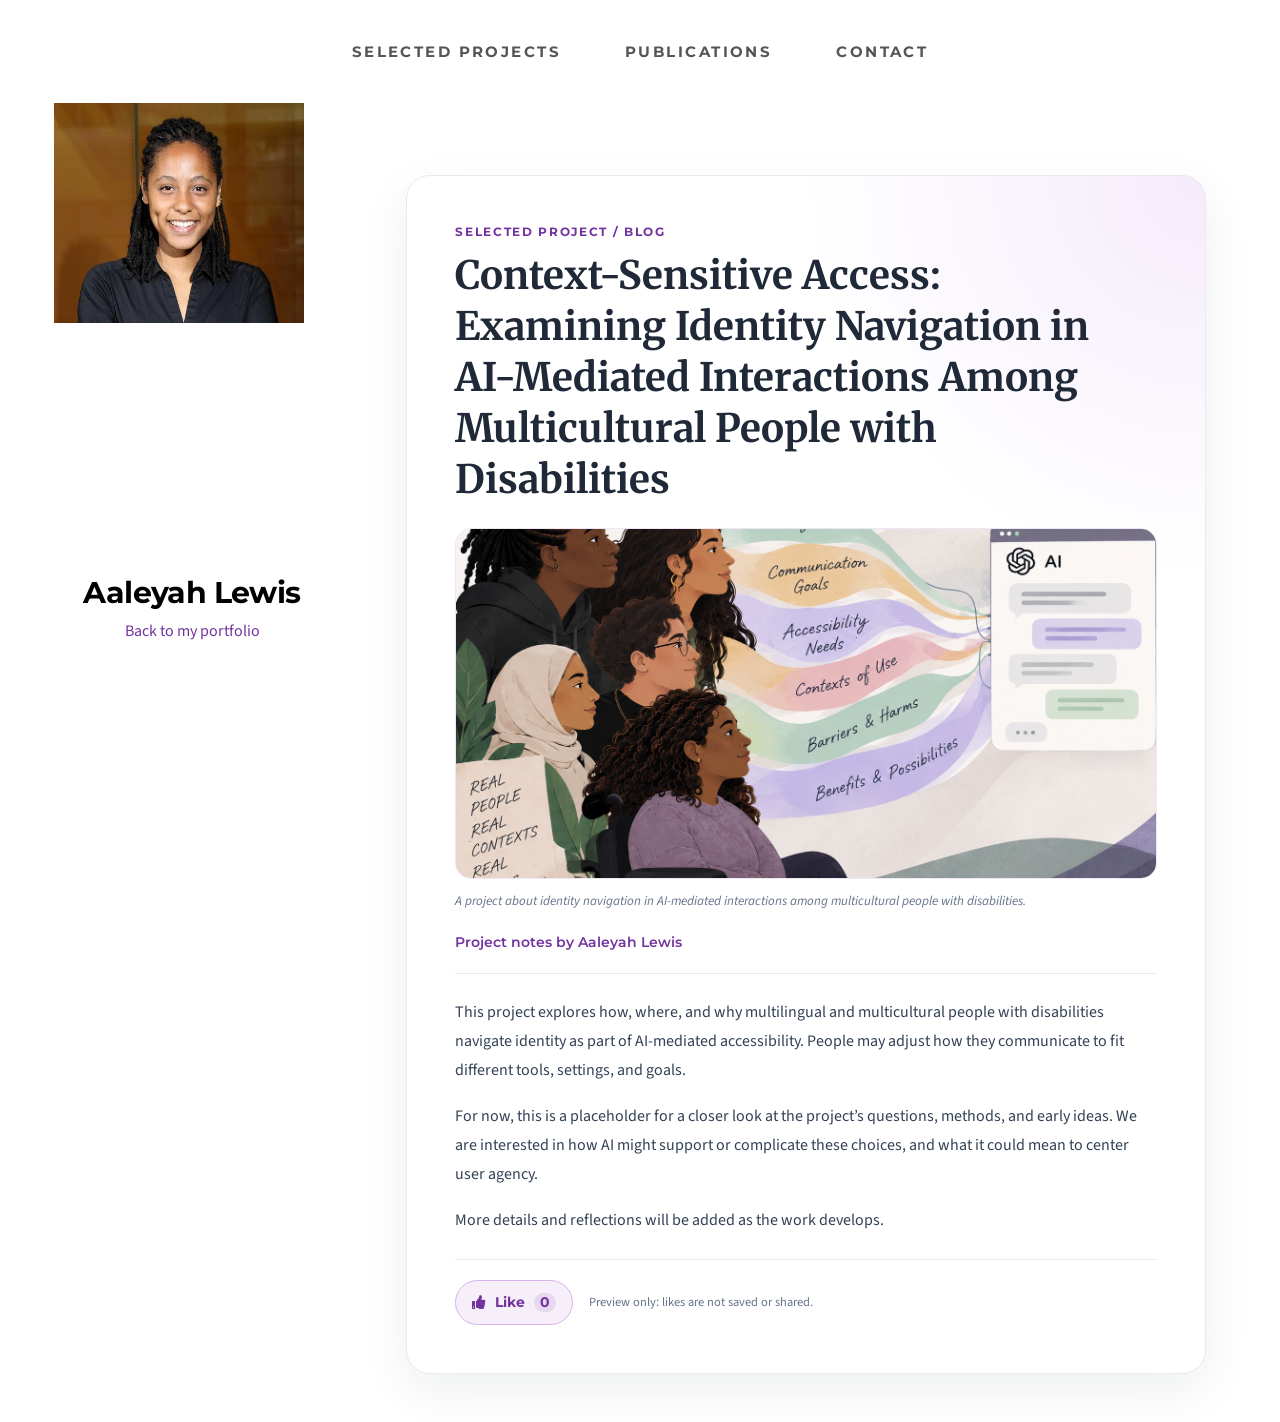
==== typology.html @ f6596717 "Add local project blog and portfolio refinements Co-authored-by: Copilot App <223556219+Copilot@user" ====
<!DOCTYPE HTML>
<html lang="en">
	<head>
		<title>Context-Sensitive Access | Aaleyah Lewis</title>
		<link rel="icon" type="image/png" href="images/prof1.png">
		<meta charset="utf-8" />
		<meta name="viewport" content="width=device-width, initial-scale=1" />
		<meta name="description" content="A short preview of Aaleyah Lewis's Context-Sensitive Access project." />
		<link rel="stylesheet" href="assets/css/main.css?v=15" />
		<link rel="stylesheet" href="assets/css/typology.css" />
	</head>
	<body class="is-preload typology-page">
		<header id="header">
			<div class="inner1" style="text-align:center">
				<img src="images/prof1.png" alt="Aaleyah Lewis" width="250" height="227" />
			</div>
			<div class="inner">
				<h1 style="font-size:30px"><strong>Aaleyah Lewis</strong></h1>
				<a href="index.html">Back to my portfolio</a>
			</div>
		</header>

		<header id="headerNav">
			<nav id="nav" aria-label="Main navigation">
				<ul class="topnav">
					<li><a href="index.html#CurrentWork">Selected Projects</a></li>
					<li><a href="index.html#publication">Publications</a></li>
					<li><a href="index.html#getintouch">Contact</a></li>
				</ul>
			</nav>
		</header>

		<main id="main">
			<article class="typology-post">
				<p class="typology-post__eyebrow">Selected project <span aria-hidden="true">/</span> Blog</p>
				<h1 class="typology-post__title">Context-Sensitive Access: Examining Identity Navigation in AI-Mediated Interactions Among Multicultural People with Disabilities</h1>
				<figure class="typology-post__figure">
					<img src="images/Context-sensitiveAccess2.png" alt="Illustration of diverse disabled people whose identity, communication goals, accessibility needs, contexts, barriers, and possibilities flow into an AI system for AI-mediated access." />
					<figcaption>A project about identity navigation in AI-mediated interactions among multicultural people with disabilities.</figcaption>
				</figure>
				<p class="typology-post__authors">Project notes by Aaleyah Lewis</p>

				<div class="typology-post__body">
					<p>This project explores how, where, and why multilingual and multicultural people with disabilities navigate identity as part of AI-mediated accessibility. People may adjust how they communicate to fit different tools, settings, and goals.</p>
					<p>For now, this is a placeholder for a closer look at the project’s questions, methods, and early ideas. We are interested in how AI might support or complicate these choices, and what it could mean to center user agency.</p>
					<p>More details and reflections will be added as the work develops.</p>
				</div>

				<div class="typology-post__reaction">
					<button class="typology-like" type="button" aria-pressed="false" aria-label="Like this post">
						<span class="fas fa-thumbs-up" aria-hidden="true"></span>
						<span class="typology-like__label">Like</span>
						<span class="typology-like__count" aria-hidden="true">0</span>
					</button>
					<p class="typology-post__note" aria-live="polite">Preview only: likes are not saved or shared.</p>
				</div>
			</article>
		</main>

		<script>
			const likeButton = document.querySelector('.typology-like');
			const likeCount = likeButton.querySelector('.typology-like__count');
			let liked = false;

			likeButton.addEventListener('click', () => {
				liked = !liked;
				likeButton.setAttribute('aria-pressed', String(liked));
				likeButton.querySelector('.typology-like__label').textContent = liked ? 'Liked' : 'Like';
				likeCount.textContent = liked ? '1' : '0';
				likeButton.setAttribute('aria-label', liked ? 'Unlike this post' : 'Like this post');
			});
		</script>
	</body>
</html>
---- assets/css/main.css ----
@import url("fontawesome-all.min.css");
@import url("https://fonts.googleapis.com/css?family=Source+Sans+Pro:400,400italic");
@import url("https://fonts.googleapis.com/css2?family=Merriweather:wght@400;700&display=swap");
@import url("https://fonts.googleapis.com/css2?family=Montserrat:wght@400;500;600;700&display=swap");

/*
	Strata by HTML5 UP
	html5up.net | @ajlkn
	Free for personal and commercial use under the CCA 3.0 license (html5up.net/license)
*/

html, body, div, span, applet, object,
iframe, h1, h2, h3, h4, h5, h6, p, blockquote,
pre, a, abbr, acronym, address, big, cite,
code, del, dfn, em, img, ins, kbd, q, s, samp,
small, strike, strong, sub, sup, tt, var, b,
u, i, center, dl, dt, dd, ol, ul, li, fieldset,
form, label, legend, table, caption, tbody,
tfoot, thead, tr, th, td, article, aside,
canvas, details, embed, figure, figcaption,
footer, header, hgroup, menu, nav, output, ruby,
section, summary, time, mark, audio, video {
	margin: 0;
	padding: 0;
	border: 0;
	font-size: 100%;
	font: inherit;
	vertical-align: baseline;}

article, aside, details, figcaption, figure,
footer, header, hgroup, menu, nav, section {
	display: block;}


body {
	line-height: 1;
}

bb {
  font-weight: bold;
}
	

ol, ul {
	list-style: none;
}

blockquote, q {
	quotes: none;
}

	blockquote:before, blockquote:after, q:before, q:after {
		content: '';
		content: none;
	}

table {
	border-collapse: collapse;
	border-spacing: 0;
}

body {
	-webkit-text-size-adjust: none;
}


/* Add a black background color to the top navigation */
.topnav {
	background-color: transparent;
	overflow: hidden;
	outline: none;
	}
	.name{
	float: left;
	color: white;
	background-color: transparent;
	}
	/* Style the links inside the navigation bar */
	.topnav a {
	float: right;
	color: black;
	text-align: center;
	padding: 14px 16px;
	text-decoration: none;
	font-size: 17px;
	}
	/* Change the color of links on hover */
	.topnav a:hover {
	background-color: #ddd;
	color: black;
	}
	/* Add a color to the active/current link */
	.topnav a.active a:focus{
	background-color: #73339E;
	color: white;
	outline: none;
	}


mark {
	background-color: transparent;
	color: inherit;
}

input::-moz-focus-inner {
	border: 0;
	padding: 0;
}

input, select, textarea {
	-moz-appearance: none;
	-webkit-appearance: none;
	-ms-appearance: none;
	appearance: none;
}

/* Basic */

	html {
		box-sizing: border-box;
	}

	*, *:before, *:after {
		box-sizing: inherit;
	}

	body {
		background: #fff;
	}

		body.is-preload *, body.is-preload *:before, body.is-preload *:after {
			-moz-animation: none !important;
			-webkit-animation: none !important;
			-ms-animation: none !important;
			animation: none !important;
			-moz-transition: none !important;
			-webkit-transition: none !important;
			-ms-transition: none !important;
			transition: none !important;
		}

	body, input, select, textarea {
		color: #a2a2a2;
		font-family: "Source Sans Pro", Helvetica, sans-serif;
		font-size: 16pt;
		font-weight: 400;
		line-height: 1.75em;
	}

	a {
		-moz-transition: color 0.2s ease-in-out, border-color 0.2s ease-in-out;
		-webkit-transition: color 0.2s ease-in-out, border-color 0.2s ease-in-out;
		-ms-transition: color 0.2s ease-in-out, border-color 0.2s ease-in-out;
		transition: color 0.2s ease-in-out, border-color 0.2s ease-in-out;
		color: #73339E;
		text-decoration: none;
	}

		a:hover {
			border-bottom-color: transparent;
			color: #73339E !important;
			text-decoration: underline;
		}

	strong, b {
		color: black;
		font-weight: 900;
		text-shadow: 0.42px 0 0 rgba(65, 65, 65, 0.45), -0.42px 0 0 rgba(65, 65, 65, 0.45);
	}

	em, i {
		font-style: italic;
	}

	p {
		margin: 0 0 2em 0;
		color: black;
	}

	h1, h2, h3, h4, h5, h6 {
		color: black;
		font-weight: 400;
		line-height: 1em;
		margin: 0 0 1em 0;
	}

		h1 a, h2 a, h3 a, h4 a, h5 a, h6 a {
			color: inherit;
			text-decoration: none;
		}

	h1 {
		font-size: 2em;
		line-height: 1.5em;
	}

	h2 {
		font-size: 1.5em;
		line-height: 1.5em;
	}

	h3 {
		font-size: 1.25em;
		line-height: 1.5em;
	}

	h4 {
		font-size: 1.1em;
		line-height: 1.5em;
	}

	h5 {
		font-size: 0.9em;
		line-height: 1.5em;
	}

	h6 {
		font-size: 0.7em;
		line-height: 1.5em;
	}

	sub {
		font-size: 0.8em;
		position: relative;
		top: 0.5em;
	}

	sup {
		font-size: 0.8em;
		position: relative;
		top: -0.5em;
	}

	hr {
		border: 0;
		border-bottom: solid 2px #efefef;
		margin: 2em 0;
	}

		hr.major {
			margin: 3em 0;
		}

	blockquote {
		border-left: solid 6px #efefef;
		font-style: italic;
		margin: 0 0 2em 0;
		padding: 0.5em 0 0.5em 1.5em;
	}

	code {
		background: #f7f7f7;
		border-radius: 0.35em;
		border: solid 2px #efefef;
		font-family: "Courier New", monospace;
		font-size: 0.9em;
		margin: 0 0.25em;
		padding: 0.25em 0.65em;
	}

	pre {
		-webkit-overflow-scrolling: touch;
		font-family: "Courier New", monospace;
		font-size: 0.9em;
		margin: 0 0 2em 0;
	}

		pre code {
			display: block;
			line-height: 1.75em;
			padding: 1em 1.5em;
			overflow-x: auto;
		}

	.align-left {
		text-align: left;
	}

	.align-center {
		text-align: center;
	}

	.align-right {
		text-align: right;
	}

/* Container */

	.container {
		margin: 0 auto;
		max-width: calc(100% - 4em);
		width: 100%;
	}

		.container.xsmall {
			width: 25%;
		}

		.container.small {
			width: 50%;
		}

		.container.medium {
			width: 75%;
		}

		.container.large {
			width: 125%;
		}

		.container.xlarge {
			width: 150%;
		}

		.container.max {
			width: 100%;
		}

		@media screen and (max-width: 980px) {

			.container {
				width: 100% !important;
				max-width: 100% !important;
			}

		}

		@media screen and (max-width: 480px) {

			.container {
				max-width: calc(100% - 3em);
			}

		}

/* Row */

	.row {
		display: flex;
		flex-wrap: wrap;
		box-sizing: border-box;
		align-items: stretch;
	}

		.row > * {
			box-sizing: border-box;
		}

		.row.gtr-uniform > * > :last-child {
			margin-bottom: 0;
		}

		.row.aln-left {
			justify-content: flex-start;
		}

		.row.aln-center {
			justify-content: center;
		}

		.row.aln-right {
			justify-content: flex-end;
		}

		.row.aln-top {
			align-items: flex-start;
		}

		.row.aln-middle {
			align-items: center;
		}

		.row.aln-bottom {
			align-items: flex-end;
		}

		.row > .imp {
			order: -1;
		}

		.row > .col-1 {
			width: 8.33333%;
		}

		.row > .off-1 {
			margin-left: 8.33333%;
		}

		.row > .col-2 {
			width: 16.66667%;
		}

		.row > .off-2 {
			margin-left: 16.66667%;
		}

		.row > .col-3 {
			width: 25%;
		}

		.row > .off-3 {
			margin-left: 25%;
		}

		.row > .col-4 {
			width: 33.33333%;
		}

		.row > .off-4 {
			margin-left: 33.33333%;
		}

		.row > .col-5 {
			width: 41.66667%;
		}

		.row > .off-5 {
			margin-left: 41.66667%;
		}

		.row > .col-6 {
			width: 50%;
		}

		.row > .off-6 {
			margin-left: 50%;
		}

		.row > .col-7 {
			width: 58.33333%;
		}

		.row > .off-7 {
			margin-left: 58.33333%;
		}

		.row > .col-8 {
			width: 66.66667%;
		}

		.row > .off-8 {
			margin-left: 66.66667%;
		}

		.row > .col-9 {
			width: 75%;
		}

		.row > .off-9 {
			margin-left: 75%;
		}

		.row > .col-10 {
			width: 83.33333%;
		}

		.row > .off-10 {
			margin-left: 83.33333%;
		}

		.row > .col-11 {
			width: 91.66667%;
		}

		.row > .off-11 {
			margin-left: 91.66667%;
		}

		.row > .col-12 {
			width: 100%;
		}

		.row > .off-12 {
			margin-left: 100%;
		}

		.row.gtr-0 {
			margin-top: 0;
			margin-left: 0em;
		}

			.row.gtr-0 > * {
				padding: 0 0 0 0em;
			}

			.row.gtr-0.gtr-uniform {
				margin-top: 0em;
			}

				.row.gtr-0.gtr-uniform > * {
					padding-top: 0em;
				}

		.row.gtr-25 {
			margin-top: 0;
			margin-left: -0.625em;
		}

			.row.gtr-25 > * {
				padding: 0 0 0 0.625em;
			}

			.row.gtr-25.gtr-uniform {
				margin-top: -0.625em;
			}

				.row.gtr-25.gtr-uniform > * {
					padding-top: 0.625em;
				}

		.row.gtr-50 {
			margin-top: 0;
			margin-left: -1.25em;
		}

			.row.gtr-50 > * {
				padding: 0 0 0 1.25em;
			}

			.row.gtr-50.gtr-uniform {
				margin-top: -1.25em;
			}

				.row.gtr-50.gtr-uniform > * {
					padding-top: 1.25em;
				}

		.row {
			margin-top: 0;
			margin-left: -2.5em;
		}

			.row > * {
				padding: 0 0 0 2.5em;
			}

			.row.gtr-uniform {
				margin-top: -2.5em;
			}

				.row.gtr-uniform > * {
					padding-top: 2.5em;
				}

		.row.gtr-150 {
			margin-top: 0;
			margin-left: -3.75em;
		}

			.row.gtr-150 > * {
				padding: 0 0 0 3.75em;
			}

			.row.gtr-150.gtr-uniform {
				margin-top: -3.75em;
			}

				.row.gtr-150.gtr-uniform > * {
					padding-top: 3.75em;
				}

		.row.gtr-200 {
			margin-top: 0;
			margin-left: -5em;
		}

			.row.gtr-200 > * {
				padding: 0 0 0 5em;
			}

			.row.gtr-200.gtr-uniform {
				margin-top: -5em;
			}

				.row.gtr-200.gtr-uniform > * {
					padding-top: 5em;
				}

		@media screen and (max-width: 1800px) {

			.row {
				display: flex;
				flex-wrap: wrap;
				box-sizing: border-box;
				align-items: stretch;
			}

				.row > * {
					box-sizing: border-box;
				}

				.row.gtr-uniform > * > :last-child {
					margin-bottom: 0;
				}

				.row.aln-left {
					justify-content: flex-start;
				}

				.row.aln-center {
					justify-content: center;
				}

				.row.aln-right {
					justify-content: flex-end;
				}

				.row.aln-top {
					align-items: flex-start;
				}

				.row.aln-middle {
					align-items: center;
				}

				.row.aln-bottom {
					align-items: flex-end;
				}

				.row > .imp-xlarge {
					order: -1;
				}

				.row > .col-1-xlarge {
					width: 8.33333%;
				}

				.row > .off-1-xlarge {
					margin-left: 8.33333%;
				}

				.row > .col-2-xlarge {
					width: 16.66667%;
				}

				.row > .off-2-xlarge {
					margin-left: 16.66667%;
				}

				.row > .col-3-xlarge {
					width: 25%;
				}

				.row > .off-3-xlarge {
					margin-left: 25%;
				}

				.row > .col-4-xlarge {
					width: 33.33333%;
				}

				.row > .off-4-xlarge {
					margin-left: 33.33333%;
				}

				.row > .col-5-xlarge {
					width: 41.66667%;
				}

				.row > .off-5-xlarge {
					margin-left: 41.66667%;
				}

				.row > .col-6-xlarge {
					width: 50%;
				}

				.row > .off-6-xlarge {
					margin-left: 50%;
				}

				.row > .col-7-xlarge {
					width: 58.33333%;
				}

				.row > .off-7-xlarge {
					margin-left: 58.33333%;
				}

				.row > .col-8-xlarge {
					width: 66.66667%;
				}

				.row > .off-8-xlarge {
					margin-left: 66.66667%;
				}

				.row > .col-9-xlarge {
					width: 75%;
				}

				.row > .off-9-xlarge {
					margin-left: 75%;
				}

				.row > .col-10-xlarge {
					width: 83.33333%;
				}

				.row > .off-10-xlarge {
					margin-left: 83.33333%;
				}

				.row > .col-11-xlarge {
					width: 91.66667%;
				}

				.row > .off-11-xlarge {
					margin-left: 91.66667%;
				}

				.row > .col-12-xlarge {
					width: 100%;
				}

				.row > .off-12-xlarge {
					margin-left: 100%;
				}

				.row.gtr-0 {
					margin-top: 0;
					margin-left: 0em;
				}

					.row.gtr-0 > * {
						padding: 0 0 0 0em;
					}

					.row.gtr-0.gtr-uniform {
						margin-top: 0em;
					}

						.row.gtr-0.gtr-uniform > * {
							padding-top: 0em;
						}

				.row.gtr-25 {
					margin-top: 0;
					margin-left: -0.625em;
				}

					.row.gtr-25 > * {
						padding: 0 0 0 0.625em;
					}

					.row.gtr-25.gtr-uniform {
						margin-top: -0.625em;
					}

						.row.gtr-25.gtr-uniform > * {
							padding-top: 0.625em;
						}

				.row.gtr-50 {
					margin-top: 0;
					margin-left: -1.25em;
				}

					.row.gtr-50 > * {
						padding: 0 0 0 1.25em;
					}

					.row.gtr-50.gtr-uniform {
						margin-top: -1.25em;
					}

						.row.gtr-50.gtr-uniform > * {
							padding-top: 1.25em;
						}

				.row {
					margin-top: 0;
					margin-left: -2.5em;
				}

					.row > * {
						padding: 0 0 0 2.5em;
					}

					.row.gtr-uniform {
						margin-top: -2.5em;
					}

						.row.gtr-uniform > * {
							padding-top: 2.5em;
						}

				.row.gtr-150 {
					margin-top: 0;
					margin-left: -3.75em;
				}

					.row.gtr-150 > * {
						padding: 0 0 0 3.75em;
					}

					.row.gtr-150.gtr-uniform {
						margin-top: -3.75em;
					}

						.row.gtr-150.gtr-uniform > * {
							padding-top: 3.75em;
						}

				.row.gtr-200 {
					margin-top: 0;
					margin-left: -5em;
				}

					.row.gtr-200 > * {
						padding: 0 0 0 5em;
					}

					.row.gtr-200.gtr-uniform {
						margin-top: -5em;
					}

						.row.gtr-200.gtr-uniform > * {
							padding-top: 5em;
						}

		}

		@media screen and (max-width: 1280px) {

			.row {
				display: flex;
				flex-wrap: wrap;
				box-sizing: border-box;
				align-items: stretch;
			}

				.row > * {
					box-sizing: border-box;
				}

				.row.gtr-uniform > * > :last-child {
					margin-bottom: 0;
				}

				.row.aln-left {
					justify-content: flex-start;
				}

				.row.aln-center {
					justify-content: center;
				}

				.row.aln-right {
					justify-content: flex-end;
				}

				.row.aln-top {
					align-items: flex-start;
				}

				.row.aln-middle {
					align-items: center;
				}

				.row.aln-bottom {
					align-items: flex-end;
				}

				.row > .imp-large {
					order: -1;
				}

				.row > .col-1-large {
					width: 8.33333%;
				}

				.row > .off-1-large {
					margin-left: 8.33333%;
				}

				.row > .col-2-large {
					width: 16.66667%;
				}

				.row > .off-2-large {
					margin-left: 16.66667%;
				}

				.row > .col-3-large {
					width: 25%;
				}

				.row > .off-3-large {
					margin-left: 25%;
				}

				.row > .col-4-large {
					width: 33.33333%;
				}

				.row > .off-4-large {
					margin-left: 33.33333%;
				}

				.row > .col-5-large {
					width: 41.66667%;
				}

				.row > .off-5-large {
					margin-left: 41.66667%;
				}

				.row > .col-6-large {
					width: 50%;
				}

				.row > .off-6-large {
					margin-left: 50%;
				}

				.row > .col-7-large {
					width: 58.33333%;
				}

				.row > .off-7-large {
					margin-left: 58.33333%;
				}

				.row > .col-8-large {
					width: 66.66667%;
				}

				.row > .off-8-large {
					margin-left: 66.66667%;
				}

				.row > .col-9-large {
					width: 75%;
				}

				.row > .off-9-large {
					margin-left: 75%;
				}

				.row > .col-10-large {
					width: 83.33333%;
				}

				.row > .off-10-large {
					margin-left: 83.33333%;
				}

				.row > .col-11-large {
					width: 91.66667%;
				}

				.row > .off-11-large {
					margin-left: 91.66667%;
				}

				.row > .col-12-large {
					width: 100%;
				}

				.row > .off-12-large {
					margin-left: 100%;
				}

				.row.gtr-0 {
					margin-top: 0;
					margin-left: 0em;
				}

					.row.gtr-0 > * {
						padding: 0 0 0 0em;
					}

					.row.gtr-0.gtr-uniform {
						margin-top: 0em;
					}

						.row.gtr-0.gtr-uniform > * {
							padding-top: 0em;
						}

				.row.gtr-25 {
					margin-top: 0;
					margin-left: -0.5em;
				}

					.row.gtr-25 > * {
						padding: 0 0 0 0.5em;
					}

					.row.gtr-25.gtr-uniform {
						margin-top: -0.5em;
					}

						.row.gtr-25.gtr-uniform > * {
							padding-top: 0.5em;
						}

				.row.gtr-50 {
					margin-top: 0;
					margin-left: -1em;
				}

					.row.gtr-50 > * {
						padding: 0 0 0 1em;
					}

					.row.gtr-50.gtr-uniform {
						margin-top: -1em;
					}

						.row.gtr-50.gtr-uniform > * {
							padding-top: 1em;
						}

				.row {
					margin-top: 0;
					margin-left: -2em;
				}

					.row > * {
						padding: 0 0 0 2em;
					}

					.row.gtr-uniform {
						margin-top: -2em;
					}

						.row.gtr-uniform > * {
							padding-top: 2em;
						}

				.row.gtr-150 {
					margin-top: 0;
					margin-left: -3em;
				}

					.row.gtr-150 > * {
						padding: 0 0 0 3em;
					}

					.row.gtr-150.gtr-uniform {
						margin-top: -3em;
					}

						.row.gtr-150.gtr-uniform > * {
							padding-top: 3em;
						}

				.row.gtr-200 {
					margin-top: 0;
					margin-left: -4em;
				}

					.row.gtr-200 > * {
						padding: 0 0 0 4em;
					}

					.row.gtr-200.gtr-uniform {
						margin-top: -4em;
					}

						.row.gtr-200.gtr-uniform > * {
							padding-top: 4em;
						}

		}

		@media screen and (max-width: 980px) {

			.row {
				display: flex;
				flex-wrap: wrap;
				box-sizing: border-box;
				align-items: stretch;
			}

				.row > * {
					box-sizing: border-box;
				}

				.row.gtr-uniform > * > :last-child {
					margin-bottom: 0;
				}

				.row.aln-left {
					justify-content: flex-start;
				}

				.row.aln-center {
					justify-content: center;
				}

				.row.aln-right {
					justify-content: flex-end;
				}

				.row.aln-top {
					align-items: flex-start;
				}

				.row.aln-middle {
					align-items: center;
				}

				.row.aln-bottom {
					align-items: flex-end;
				}

				.row > .imp-medium {
					order: -1;
				}

				.row > .col-1-medium {
					width: 8.33333%;
				}

				.row > .off-1-medium {
					margin-left: 8.33333%;
				}

				.row > .col-2-medium {
					width: 16.66667%;
				}

				.row > .off-2-medium {
					margin-left: 16.66667%;
				}

				.row > .col-3-medium {
					width: 25%;
				}

				.row > .off-3-medium {
					margin-left: 25%;
				}

				.row > .col-4-medium {
					width: 33.33333%;
				}

				.row > .off-4-medium {
					margin-left: 33.33333%;
				}

				.row > .col-5-medium {
					width: 41.66667%;
				}

				.row > .off-5-medium {
					margin-left: 41.66667%;
				}

				.row > .col-6-medium {
					width: 50%;
				}

				.row > .off-6-medium {
					margin-left: 50%;
				}

				.row > .col-7-medium {
					width: 58.33333%;
				}

				.row > .off-7-medium {
					margin-left: 58.33333%;
				}

				.row > .col-8-medium {
					width: 66.66667%;
				}

				.row > .off-8-medium {
					margin-left: 66.66667%;
				}

				.row > .col-9-medium {
					width: 75%;
				}

				.row > .off-9-medium {
					margin-left: 75%;
				}

				.row > .col-10-medium {
					width: 83.33333%;
				}

				.row > .off-10-medium {
					margin-left: 83.33333%;
				}

				.row > .col-11-medium {
					width: 91.66667%;
				}

				.row > .off-11-medium {
					margin-left: 91.66667%;
				}

				.row > .col-12-medium {
					width: 100%;
				}

				.row > .off-12-medium {
					margin-left: 100%;
				}

				.row.gtr-0 {
					margin-top: 0;
					margin-left: 0em;
				}

					.row.gtr-0 > * {
						padding: 0 0 0 0em;
					}

					.row.gtr-0.gtr-uniform {
						margin-top: 0em;
					}

						.row.gtr-0.gtr-uniform > * {
							padding-top: 0em;
						}

				.row.gtr-25 {
					margin-top: 0;
					margin-left: -0.5em;
				}

					.row.gtr-25 > * {
						padding: 0 0 0 0.5em;
					}

					.row.gtr-25.gtr-uniform {
						margin-top: -0.5em;
					}

						.row.gtr-25.gtr-uniform > * {
							padding-top: 0.5em;
						}

				.row.gtr-50 {
					margin-top: 0;
					margin-left: -1em;
				}

					.row.gtr-50 > * {
						padding: 0 0 0 1em;
					}

					.row.gtr-50.gtr-uniform {
						margin-top: -1em;
					}

						.row.gtr-50.gtr-uniform > * {
							padding-top: 1em;
						}

				.row {
					margin-top: 0;
					margin-left: -2em;
				}

					.row > * {
						padding: 0 0 0 2em;
					}

					.row.gtr-uniform {
						margin-top: -2em;
					}

						.row.gtr-uniform > * {
							padding-top: 2em;
						}

				.row.gtr-150 {
					margin-top: 0;
					margin-left: -3em;
				}

					.row.gtr-150 > * {
						padding: 0 0 0 3em;
					}

					.row.gtr-150.gtr-uniform {
						margin-top: -3em;
					}

						.row.gtr-150.gtr-uniform > * {
							padding-top: 3em;
						}

				.row.gtr-200 {
					margin-top: 0;
					margin-left: -4em;
				}

					.row.gtr-200 > * {
						padding: 0 0 0 4em;
					}

					.row.gtr-200.gtr-uniform {
						margin-top: -4em;
					}

						.row.gtr-200.gtr-uniform > * {
							padding-top: 4em;
						}

		}

		@media screen and (max-width: 736px) {

			.row {
				display: flex;
				flex-wrap: wrap;
				box-sizing: border-box;
				align-items: stretch;
			}

				.row > * {
					box-sizing: border-box;
				}

				.row.gtr-uniform > * > :last-child {
					margin-bottom: 0;
				}

				.row.aln-left {
					justify-content: flex-start;
				}

				.row.aln-center {
					justify-content: center;
				}

				.row.aln-right {
					justify-content: flex-end;
				}

				.row.aln-top {
					align-items: flex-start;
				}

				.row.aln-middle {
					align-items: center;
				}

				.row.aln-bottom {
					align-items: flex-end;
				}

				.row > .imp-small {
					order: -1;
				}

				.row > .col-1-small {
					width: 8.33333%;
				}

				.row > .off-1-small {
					margin-left: 8.33333%;
				}

				.row > .col-2-small {
					width: 16.66667%;
				}

				.row > .off-2-small {
					margin-left: 16.66667%;
				}

				.row > .col-3-small {
					width: 25%;
				}

				.row > .off-3-small {
					margin-left: 25%;
				}

				.row > .col-4-small {
					width: 33.33333%;
				}

				.row > .off-4-small {
					margin-left: 33.33333%;
				}

				.row > .col-5-small {
					width: 41.66667%;
				}

				.row > .off-5-small {
					margin-left: 41.66667%;
				}

				.row > .col-6-small {
					width: 50%;
				}

				.row > .off-6-small {
					margin-left: 50%;
				}

				.row > .col-7-small {
					width: 58.33333%;
				}

				.row > .off-7-small {
					margin-left: 58.33333%;
				}

				.row > .col-8-small {
					width: 66.66667%;
				}

				.row > .off-8-small {
					margin-left: 66.66667%;
				}

				.row > .col-9-small {
					width: 75%;
				}

				.row > .off-9-small {
					margin-left: 75%;
				}

				.row > .col-10-small {
					width: 83.33333%;
				}

				.row > .off-10-small {
					margin-left: 83.33333%;
				}

				.row > .col-11-small {
					width: 91.66667%;
				}

				.row > .off-11-small {
					margin-left: 91.66667%;
				}

				.row > .col-12-small {
					width: 100%;
				}

				.row > .off-12-small {
					margin-left: 100%;
				}

				.row.gtr-0 {
					margin-top: 0;
					margin-left: 0em;
				}

					.row.gtr-0 > * {
						padding: 0 0 0 0em;
					}

					.row.gtr-0.gtr-uniform {
						margin-top: 0em;
					}

						.row.gtr-0.gtr-uniform > * {
							padding-top: 0em;
						}

				.row.gtr-25 {
					margin-top: 0;
					margin-left: -0.375em;
				}

					.row.gtr-25 > * {
						padding: 0 0 0 0.375em;
					}

					.row.gtr-25.gtr-uniform {
						margin-top: -0.375em;
					}

						.row.gtr-25.gtr-uniform > * {
							padding-top: 0.375em;
						}

				.row.gtr-50 {
					margin-top: 0;
					margin-left: -0.75em;
				}

					.row.gtr-50 > * {
						padding: 0 0 0 0.75em;
					}

					.row.gtr-50.gtr-uniform {
						margin-top: -0.75em;
					}

						.row.gtr-50.gtr-uniform > * {
							padding-top: 0.75em;
						}

				.row {
					margin-top: 0;
					margin-left: -1.5em;
				}

					.row > * {
						padding: 0 0 0 1.5em;
					}

					.row.gtr-uniform {
						margin-top: -1.5em;
					}

						.row.gtr-uniform > * {
							padding-top: 1.5em;
						}

				.row.gtr-150 {
					margin-top: 0;
					margin-left: -2.25em;
				}

					.row.gtr-150 > * {
						padding: 0 0 0 2.25em;
					}

					.row.gtr-150.gtr-uniform {
						margin-top: -2.25em;
					}

						.row.gtr-150.gtr-uniform > * {
							padding-top: 2.25em;
						}

				.row.gtr-200 {
					margin-top: 0;
					margin-left: -3em;
				}

					.row.gtr-200 > * {
						padding: 0 0 0 3em;
					}

					.row.gtr-200.gtr-uniform {
						margin-top: -3em;
					}

						.row.gtr-200.gtr-uniform > * {
							padding-top: 3em;
						}

		}

		@media screen and (max-width: 480px) {

			.row {
				display: flex;
				flex-wrap: wrap;
				box-sizing: border-box;
				align-items: stretch;
			}

				.row > * {
					box-sizing: border-box;
				}

				.row.gtr-uniform > * > :last-child {
					margin-bottom: 0;
				}

				.row.aln-left {
					justify-content: flex-start;
				}

				.row.aln-center {
					justify-content: center;
				}

				.row.aln-right {
					justify-content: flex-end;
				}

				.row.aln-top {
					align-items: flex-start;
				}

				.row.aln-middle {
					align-items: center;
				}

				.row.aln-bottom {
					align-items: flex-end;
				}

				.row > .imp-xsmall {
					order: -1;
				}

				.row > .col-1-xsmall {
					width: 8.33333%;
				}

				.row > .off-1-xsmall {
					margin-left: 8.33333%;
				}

				.row > .col-2-xsmall {
					width: 16.66667%;
				}

				.row > .off-2-xsmall {
					margin-left: 16.66667%;
				}

				.row > .col-3-xsmall {
					width: 25%;
				}

				.row > .off-3-xsmall {
					margin-left: 25%;
				}

				.row > .col-4-xsmall {
					width: 33.33333%;
				}

				.row > .off-4-xsmall {
					margin-left: 33.33333%;
				}

				.row > .col-5-xsmall {
					width: 41.66667%;
				}

				.row > .off-5-xsmall {
					margin-left: 41.66667%;
				}

				.row > .col-6-xsmall {
					width: 50%;
				}

				.row > .off-6-xsmall {
					margin-left: 50%;
				}

				.row > .col-7-xsmall {
					width: 58.33333%;
				}

				.row > .off-7-xsmall {
					margin-left: 58.33333%;
				}

				.row > .col-8-xsmall {
					width: 66.66667%;
				}

				.row > .off-8-xsmall {
					margin-left: 66.66667%;
				}

				.row > .col-9-xsmall {
					width: 75%;
				}

				.row > .off-9-xsmall {
					margin-left: 75%;
				}

				.row > .col-10-xsmall {
					width: 83.33333%;
				}

				.row > .off-10-xsmall {
					margin-left: 83.33333%;
				}

				.row > .col-11-xsmall {
					width: 91.66667%;
				}

				.row > .off-11-xsmall {
					margin-left: 91.66667%;
				}

				.row > .col-12-xsmall {
					width: 100%;
				}

				.row > .off-12-xsmall {
					margin-left: 100%;
				}

				.row.gtr-0 {
					margin-top: 0;
					margin-left: 0em;
				}

					.row.gtr-0 > * {
						padding: 0 0 0 0em;
					}

					.row.gtr-0.gtr-uniform {
						margin-top: 0em;
					}

						.row.gtr-0.gtr-uniform > * {
							padding-top: 0em;
						}

				.row.gtr-25 {
					margin-top: 0;
					margin-left: -0.375em;
				}

					.row.gtr-25 > * {
						padding: 0 0 0 0.375em;
					}

					.row.gtr-25.gtr-uniform {
						margin-top: -0.375em;
					}

						.row.gtr-25.gtr-uniform > * {
							padding-top: 0.375em;
						}

				.row.gtr-50 {
					margin-top: 0;
					margin-left: -0.75em;
				}

					.row.gtr-50 > * {
						padding: 0 0 0 0.75em;
					}

					.row.gtr-50.gtr-uniform {
						margin-top: -0.75em;
					}

						.row.gtr-50.gtr-uniform > * {
							padding-top: 0.75em;
						}

				.row {
					margin-top: 0;
					margin-left: -1.5em;
				}

					.row > * {
						padding: 0 0 0 1.5em;
					}

					.row.gtr-uniform {
						margin-top: -1.5em;
					}

						.row.gtr-uniform > * {
							padding-top: 1.5em;
						}

				.row.gtr-150 {
					margin-top: 0;
					margin-left: -2.25em;
				}

					.row.gtr-150 > * {
						padding: 0 0 0 2.25em;
					}

					.row.gtr-150.gtr-uniform {
						margin-top: -2.25em;
					}

						.row.gtr-150.gtr-uniform > * {
							padding-top: 2.25em;
						}

				.row.gtr-200 {
					margin-top: 0;
					margin-left: -3em;
				}

					.row.gtr-200 > * {
						padding: 0 0 0 3em;
					}

					.row.gtr-200.gtr-uniform {
						margin-top: -3em;
					}

						.row.gtr-200.gtr-uniform > * {
							padding-top: 3em;
						}

		}

/* Section/Article */

	section.special, article.special {
		text-align: center;
	}

	header p {
		color: black;
		position: relative;
		margin: 0 0 1.5em 0;
	}

	header h2 + p {
		font-size: 1.25em;
		margin-top: -1em;
		line-height: 1.5em;
	}

	header h3 + p {
		font-size: 1.1em;
		margin-top: -0.8em;
		line-height: 1.5em;
	}

	header h4 + p,
	header h5 + p,
	header h6 + p {
		font-size: 0.9em;
		margin-top: -0.6em;
		line-height: 1.5em;
	}

	header.major h2 {
		font-size: 2em;
	}

header.major.intro-hero {
  display: -moz-flex;
  display: -webkit-flex;
  display: -ms-flexbox;
  display: flex;
  -moz-flex-direction: column;
  -webkit-flex-direction: column;
  -ms-flex-direction: column;
  flex-direction: column;
  -moz-align-items: flex-start;
  -webkit-align-items: flex-start;
  -ms-align-items: flex-start;
  align-items: flex-start;
  gap: 0;
  margin-bottom: 5rem;
  text-align: left;
}
header.major.intro-hero p,
header.major.intro-hero h2 {
  font-family: "Montserrat", "Source Sans Pro", Helvetica, sans-serif;
}
header.major.intro-hero .intro-hero__greeting {
  color: #6b7280;
  font-size: 1.25rem;
  font-weight: 500;
  line-height: 1.08;
  margin: 0 0 0.35rem 0;
  max-width: 100%;
  padding: 0;
}
header.major.intro-hero .intro-hero__name {
  color: #73339e;
  font-size: clamp(2.10rem, 6vw, 4.00rem);
  font-weight: 700;
  letter-spacing: -0.02em;
  line-height: 1;
  margin: 0;
  max-width: 100%;
  padding: 0;
}
}
header.major.intro-hero .intro-hero__jobtitle {
  color: #73339e;
  font-size: clamp(1.55rem, 4vw, 2.70rem);
  font-weight: 700;
  letter-spacing: -0.02em;
  line-height: 1;
  margin: 0;
  max-width: 100%;
  padding: 0;
}
header.major.intro-hero .intro-hero__tagline {
  color: #6b7280;
  font-size: clamp(1.95rem, 5vw, 3.0rem);
  font-weight: 700;
  letter-spacing: -0.02em;
  line-height: 1;
  margin: 0;
  max-width: 100%;
  padding: 0.08em 0 0 0;
}
@media screen and (max-width: 480px) {
  header.major.intro-hero {
    margin-bottom: 3.5rem;
  }
}

#ResearchInterest.research-interests .research-interests__header.major {
  margin-bottom: 1.7rem;
}

#ResearchInterest.research-interests .research-interests__header.major h2.research-interests__title {
  margin-bottom: 0;
}

#ResearchInterest.research-interests .research-interests__lead {
  color: #64748b;
  font-size: 0.98rem;
  font-weight: 400;
  line-height: 1.62;
  margin: 0.7em 0 0 0;
  max-width: 42rem;
}

#ResearchInterest.research-interests .research-interests__topics {
  display: -moz-flex;
  display: -webkit-flex;
  display: -ms-flexbox;
  display: flex;
  -moz-flex-wrap: wrap;
  -webkit-flex-wrap: wrap;
  -ms-flex-wrap: wrap;
  flex-wrap: wrap;
  gap: 0.62rem 0.72rem;
  list-style: none;
  margin: 0;
  padding: 0.7em 0 0 0;
}

#ResearchInterest.research-interests .research-interests__topics li.research-interests__pill {
  background: transparent;
  border: 0;
  border-radius: 0;
  box-shadow: none;
  color: #334155;
  font-family: "Montserrat", "Source Sans Pro", Helvetica, sans-serif;
  font-size: 0.88rem;
  font-weight: 600;
  letter-spacing: 0.04em;
  line-height: 1.2;
  margin: 0;
  padding: 0;
}

#ResearchInterest.research-interests .research-interests__topics li.research-interests__pill:not(:first-child)::before {
  color: #73339e;
  content: "|";
  display: inline-block;
  margin-right: 0.55rem;
}

#headerNav {
  background: #ffffff;
  overflow: visible;
  padding: 1.85rem 1rem;
}

#nav {
  overflow: visible;
}

#headerNav .topnav {
  display: -moz-flex;
  display: -webkit-flex;
  display: -ms-flexbox;
  display: flex;
  -moz-align-items: center;
  -webkit-align-items: center;
  -ms-align-items: center;
  align-items: center;
  -moz-justify-content: center;
  -webkit-justify-content: center;
  -ms-justify-content: center;
  justify-content: center;
  -moz-flex-wrap: wrap;
  -webkit-flex-wrap: wrap;
  -ms-flex-wrap: wrap;
  flex-wrap: wrap;
  gap: 0.85rem 1.25rem;
  list-style: none;
  margin: 0;
  overflow: visible;
  padding: 0;
}

#headerNav .topnav li {
  margin: 0;
  padding: 0;
}

#headerNav .topnav a {
  border: 2px solid transparent;
  border-radius: 999px;
  color: #555555;
  display: inline-block;
  font-family: "Montserrat", "Source Sans Pro", Helvetica, sans-serif;
  font-size: 0.95rem;
  font-weight: 700;
  letter-spacing: 0.16em;
  line-height: 1;
  padding: 0.78rem 1.25rem;
  text-decoration: none;
  text-transform: uppercase;
  -moz-transition: background-color 0.2s ease, box-shadow 0.2s ease, color 0.2s ease;
  -webkit-transition: background-color 0.2s ease, box-shadow 0.2s ease, color 0.2s ease;
  -ms-transition: background-color 0.2s ease, box-shadow 0.2s ease, color 0.2s ease;
  transition: background-color 0.2s ease, box-shadow 0.2s ease, color 0.2s ease;
}

#headerNav .topnav a:hover,
#headerNav .topnav a:focus-visible,
#headerNav .topnav a.is-active,
#headerNav .topnav a[aria-current=page] {
  background: #f6effa;
  border-color: #d7b3ee;
  box-shadow: none;
  color: #73339e !important;
}

#headerNav .topnav a:focus-visible {
  outline: 3px solid rgba(115, 51, 158, 0.35);
  outline-offset: 4px;
}

/* Highlights timeline */
#Highlights.highlights .highlights__intro {
  color: #64748b;
  font-size: 0.98rem;
  line-height: 1.6;
  margin-top: -0.4rem;
}

#Highlights.highlights .highlights__timeline {
  display: grid;
  gap: 0.9rem;
  list-style: none;
  margin: 1.5rem 0 0 0;
  padding: 0;
}

#Highlights.highlights .highlight-card {
  align-items: start;
  background: #ffffff;
  border: 1px solid #ece7f2;
  border-left: 4px solid #d7b3ee;
  border-radius: 0;
  box-shadow: 0 8px 28px rgba(15, 23, 42, 0.05);
  display: grid;
  gap: 0.9rem;
  grid-template-columns: 6.5rem 1fr;
  padding: 1rem 1.15rem;
  transition: transform 0.2s ease, box-shadow 0.2s ease, border-color 0.2s ease;
}

#Highlights.highlights .highlight-card:hover,
#Highlights.highlights .highlight-card:focus-within {
  border-left-color: #73339e;
  box-shadow: 0 12px 34px rgba(115, 51, 158, 0.12);
  transform: translateY(-2px);
}

#Highlights.highlights .highlight-card__year {
  background: #f6effa;
  border: 1px solid #d7b3ee;
  border-radius: 0;
  color: #73339e;
  display: inline-block;
  font-family: "Montserrat", "Source Sans Pro", Helvetica, sans-serif;
  font-size: 0.78rem;
  font-weight: 700;
  letter-spacing: 0.08em;
  line-height: 1;
  padding: 0.55rem 0.75rem;
  text-align: center;
}

#Highlights.highlights .highlight-card p {
  color: #334155;
  line-height: 1.65;
  margin: 0;
}

#Highlights.highlights .highlight-card a {
  color: #73339e;
  font-weight: 700;
}

@media screen and (max-width: 600px) {
  #Highlights.highlights .highlight-card {
    grid-template-columns: 1fr;
  }

  #Highlights.highlights .highlight-card__year {
    width: fit-content;
  }
}

/* Contact panel */
#getintouch.contact-panel {
  padding-bottom: 1rem;
}

#getintouch.contact-panel .contact-panel__card {
  align-items: center;
  display: grid;
  gap: 2rem;
  grid-template-columns: minmax(0, 1.15fr) minmax(17rem, 0.85fr);
}

#getintouch.contact-panel .contact-panel__header {
  margin: 0;
}

#getintouch.contact-panel .contact-panel__eyebrow {
  color: #73339e;
  font-family: "Montserrat", "Source Sans Pro", Helvetica, sans-serif;
  font-size: 0.78rem;
  font-weight: 700;
  letter-spacing: 0.18em;
  line-height: 1;
  margin: 0 0 0.75rem 0;
  text-transform: uppercase;
}

#getintouch.contact-panel .contact-panel__header h2 {
  color: #1f2937;
  margin-bottom: 0.75rem;
}

#getintouch.contact-panel .contact-panel__intro {
  color: #64748b;
  font-size: 1rem;
  line-height: 1.65;
  margin: 0;
  max-width: 38rem;
}

#getintouch.contact-panel .contact-panel__details {
  font-style: normal;
}

#getintouch.contact-panel .contact-panel__email {
  align-items: center;
  color: #334155;
  display: flex;
  gap: 1rem;
  text-decoration: none;
}

#getintouch.contact-panel .contact-panel__email:hover,
#getintouch.contact-panel .contact-panel__email:focus-visible {
  color: #1f2937;
  text-decoration: underline;
  text-underline-offset: 0.2em;
}

#getintouch.contact-panel .contact-panel__email:focus-visible {
  outline: 3px solid rgba(115, 51, 158, 0.3);
  outline-offset: 4px;
}

#getintouch.contact-panel .contact-panel__icon {
  align-items: center;
  background: #f6effa;
  border-radius: 50%;
  color: #73339e;
  display: inline-flex;
  flex: 0 0 3rem;
  height: 3rem;
  justify-content: center;
  width: 3rem;
}

#getintouch.contact-panel .contact-panel__label {
  color: #64748b;
  display: block;
  font-family: "Montserrat", "Source Sans Pro", Helvetica, sans-serif;
  font-size: 0.72rem;
  font-weight: 700;
  letter-spacing: 0.14em;
  line-height: 1;
  margin-bottom: 0.45rem;
  text-transform: uppercase;
}

#getintouch.contact-panel .contact-panel__value {
  color: #1f2937;
  display: block;
  font-size: 1.02rem;
  font-weight: 700;
  line-height: 1.35;
}

#getintouch.contact-panel .contact-panel__actions {
  display: flex;
  flex-wrap: wrap;
  gap: 0.75rem;
  margin-top: 1rem;
}

#getintouch.contact-panel .contact-panel__button {
  background: #73339e;
  border: 2px solid #73339e;
  border-radius: 999px;
  color: #ffffff !important;
  display: inline-block;
  font-family: "Montserrat", "Source Sans Pro", Helvetica, sans-serif;
  font-size: 0.78rem;
  font-weight: 700;
  letter-spacing: 0.1em;
  line-height: 1;
  padding: 0.85rem 1rem;
  text-decoration: none;
  text-transform: uppercase;
  transition: background-color 0.2s ease, color 0.2s ease, transform 0.2s ease;
}

#getintouch.contact-panel .contact-panel__button:hover,
#getintouch.contact-panel .contact-panel__button:focus-visible {
  background: #5f2786;
  border-color: #5f2786;
  transform: translateY(-1px);
}

#getintouch.contact-panel .contact-panel__button--ghost {
  background: transparent;
  color: #73339e !important;
}

#getintouch.contact-panel .contact-panel__button--ghost:hover,
#getintouch.contact-panel .contact-panel__button--ghost:focus-visible {
  background: #f6effa;
  border-color: #d7b3ee;
  color: #73339e !important;
}

@media screen and (max-width: 736px) {
  #getintouch.contact-panel .contact-panel__card {
    grid-template-columns: 1fr;
  }
}

#CurrentWork .selected-project-media {
  align-items: flex-start;
  display: grid;
  gap: 1.25rem;
  grid-template-columns: minmax(10rem, 13rem) 1fr;
  margin: 0 0 2em 0;
}

#CurrentWork .selected-project-media__figure {
  background: #fbf8fd;
  border: 1px solid #ece7f2;
  border-radius: 0;
  box-shadow: 0 8px 24px rgba(15, 23, 42, 0.06);
  margin: 0;
  overflow: hidden;
}

#CurrentWork .selected-project-media__figure img {
  border-radius: 0;
  display: block;
  height: auto;
  width: 100%;
}

#CurrentWork .selected-project-media__figure figcaption {
  background: #ffffff;
  border-top: 1px solid #ece7f2;
  padding: 0.72rem 0.85rem;
}

#CurrentWork .selected-project-media__link {
  border: 0;
  color: #73339e;
  display: inline-block;
  font-family: "Montserrat", "Source Sans Pro", Helvetica, sans-serif;
  font-size: 0.82rem;
  font-weight: 700;
  line-height: 1.35;
  text-decoration: none;
}

#CurrentWork .selected-project-media__link:hover,
#CurrentWork .selected-project-media__link:focus-visible {
  color: #5f2786 !important;
  text-decoration: underline;
  text-underline-offset: 0.22em;
}

#CurrentWork .selected-project-media__link:focus-visible {
  outline: 3px solid rgba(115, 51, 158, 0.3);
  outline-offset: 3px;
}

#CurrentWork .selected-project-media p {
  margin-top: 0;
}

@media screen and (max-width: 736px) {
  #CurrentWork .selected-project-media {
    grid-template-columns: 1fr;
  }

  #CurrentWork .selected-project-media__figure {
    max-width: 18rem;
  }
}

/* Publication PDF buttons */
#publication a[href$=".pdf"] {
  background: #f6effa;
  border: 1px solid #d7b3ee;
  border-radius: 999px;
  color: #73339e !important;
  display: inline-block;
  font-family: "Montserrat", "Source Sans Pro", Helvetica, sans-serif;
  font-size: 0.72rem;
  font-weight: 700;
  letter-spacing: 0.08em;
  line-height: 1;
  margin-left: 0.35rem;
  padding: 0.42rem 0.68rem;
  text-decoration: none;
  text-transform: uppercase;
  transition: background-color 0.2s ease, border-color 0.2s ease, color 0.2s ease, transform 0.2s ease;
}

#publication a[href$=".pdf"]:hover,
#publication a[href$=".pdf"]:focus-visible {
  background: #73339e;
  border-color: #73339e;
  color: #ffffff !important;
  text-decoration: underline;
  text-underline-offset: 0.18em;
  transform: translateY(-1px);
}

#publication a[href$=".pdf"]:focus-visible {
  outline: 3px solid rgba(115, 51, 158, 0.3);
  outline-offset: 3px;
}

/* Form */

	form {
		margin: 0 0 2em 0;
	}

	label {
		color: #787878;
		display: block;
		font-size: 0.9em;
		font-weight: 400;
		margin: 0 0 1em 0;
	}

	input[type="text"],
	input[type="password"],
	input[type="email"],
	select,
	textarea {
		-moz-appearance: none;
		-webkit-appearance: none;
		-ms-appearance: none;
		appearance: none;
		background: #f7f7f7;
		border-radius: 0.35em;
		border: solid 2px transparent;
		color: inherit;
		display: block;
		outline: 0;
		padding: 0 0.75em;
		text-decoration: none;
		width: 100%;
	}

		input[type="text"]:invalid,
		input[type="password"]:invalid,
		input[type="email"]:invalid,
		select:invalid,
		textarea:invalid {
			box-shadow: none;
		}

		input[type="text"]:focus,
		input[type="password"]:focus,
		input[type="email"]:focus,
		select:focus,
		textarea:focus {
			border-color: #73339E;
		}

	select {
		background-image: url("data:image/svg+xml;charset=utf8,%3Csvg xmlns='http://www.w3.org/2000/svg' width='40' height='40' preserveAspectRatio='none' viewBox='0 0 40 40'%3E%3Cpath d='M9.4,12.3l10.4,10.4l10.4-10.4c0.2-0.2,0.5-0.4,0.9-0.4c0.3,0,0.6,0.1,0.9,0.4l3.3,3.3c0.2,0.2,0.4,0.5,0.4,0.9 c0,0.4-0.1,0.6-0.4,0.9L20.7,31.9c-0.2,0.2-0.5,0.4-0.9,0.4c-0.3,0-0.6-0.1-0.9-0.4L4.3,17.3c-0.2-0.2-0.4-0.5-0.4-0.9 c0-0.4,0.1-0.6,0.4-0.9l3.3-3.3c0.2-0.2,0.5-0.4,0.9-0.4S9.1,12.1,9.4,12.3z' fill='%23dfdfdf' /%3E%3C/svg%3E");
		background-size: 1.25rem;
		background-repeat: no-repeat;
		background-position: calc(100% - 1rem) center;
		height: 2.75em;
		padding-right: 2.75em;
		text-overflow: ellipsis;
	}

		select option {
			color: #787878;
			background: #fff;
		}

		select:focus::-ms-value {
			background-color: transparent;
		}

		select::-ms-expand {
			display: none;
		}

	input[type="text"],
	input[type="password"],
	input[type="email"],
	select {
		height: 2.75em;
	}

	textarea {
		padding: 0.75em;
	}

	input[type="checkbox"],
	input[type="radio"] {
		-moz-appearance: none;
		-webkit-appearance: none;
		-ms-appearance: none;
		appearance: none;
		display: block;
		float: left;
		margin-right: -2em;
		opacity: 0;
		width: 1em;
		z-index: -1;
	}

		input[type="checkbox"] + label,
		input[type="radio"] + label {
			text-decoration: none;
			color: #a2a2a2;
			cursor: pointer;
			display: inline-block;
			font-size: 1em;
			font-weight: 400;
			padding-left: 2.4em;
			padding-right: 0.75em;
			position: relative;
		}

			input[type="checkbox"] + label:before,
			input[type="radio"] + label:before {
				-moz-osx-font-smoothing: grayscale;
				-webkit-font-smoothing: antialiased;
				display: inline-block;
				font-style: normal;
				font-variant: normal;
				text-rendering: auto;
				line-height: 1;
				text-transform: none !important;
				font-family: 'Font Awesome 5 Free';
				font-weight: 900;
			}

			input[type="checkbox"] + label:before,
			input[type="radio"] + label:before {
				background: #f7f7f7;
				border-radius: 0.35em;
				border: solid 2px transparent;
				content: '';
				display: inline-block;
				font-size: 0.8em;
				height: 2.0625em;
				left: 0;
				line-height: 1.85625em;
				position: absolute;
				text-align: center;
				top: 0;
				width: 2.0625em;
			}

		input[type="checkbox"]:checked + label:before,
		input[type="radio"]:checked + label:before {
			background: #787878;
			border-color: #787878;
			color: #fff;
			content: '\f00c';
		}

		input[type="checkbox"]:focus + label:before,
		input[type="radio"]:focus + label:before {
			border-color: #73339E;
		}

	input[type="checkbox"] + label:before {
		border-radius: 0.35em;
	}

	input[type="radio"] + label:before {
		border-radius: 100%;
	}

	::-webkit-input-placeholder {
		color: #b2b2b2 !important;
		opacity: 1.0;
	}

	:-moz-placeholder {
		color: #b2b2b2 !important;
		opacity: 1.0;
	}

	::-moz-placeholder {
		color: #b2b2b2 !important;
		opacity: 1.0;
	}

	:-ms-input-placeholder {
		color: #b2b2b2 !important;
		opacity: 1.0;
	}

/* Box */

	.box {
		border-radius: 0.35em;
		border: solid 2px #efefef;
		margin-bottom: 2em;
		padding: 1.5em;
	}

		.box > :last-child,
		.box > :last-child > :last-child,
		.box > :last-child > :last-child > :last-child {
			margin-bottom: 0;
		}

		.box.alt {
			border: 0;
			border-radius: 0;
			padding: 0;
		}

/* Icon */

	.icon {
		text-decoration: none;
		border-bottom: none;
		position: relative;
	}

		.icon:before {
			-moz-osx-font-smoothing: grayscale;
			-webkit-font-smoothing: antialiased;
			display: inline-block;
			font-style: normal;
			font-variant: normal;
			text-rendering: auto;
			line-height: 1;
			text-transform: none !important;
			font-family: 'Font Awesome 5 Free';
			font-weight: 400;
		}

		.icon > .label {
			display: none;
		}

		.icon:before {
			line-height: inherit;
		}

		.icon.solid:before {
			font-weight: 900;
		}

		.icon.brands:before {
			font-family: 'Font Awesome 5 Brands';
		}

/* Image */

	.image {
		border-radius: 0em;
		border: 0;
		display: inline-block;
		position: relative;
	}

		.image:before {
			-moz-transition: opacity 0.2s ease-in-out;
			-webkit-transition: opacity 0.2s ease-in-out;
			-ms-transition: opacity 0.2s ease-in-out;
			transition: opacity 0.2s ease-in-out;
			background: url("images/overlay.png");
			border-radius: 0.35em;
			content: '';
			display: block;
			height: 100%;
			left: 0;
			opacity: 0.5;
			position: absolute;
			top: 0;
			width: 100%;
		}

		.image.thumb {
			text-align: center;
		}

			.image.thumb:after {
				-moz-transition: opacity 0.2s ease-in-out;
				-webkit-transition: opacity 0.2s ease-in-out;
				-ms-transition: opacity 0.2s ease-in-out;
				transition: opacity 0.2s ease-in-out;
				border-radius: 0.35em;
				border: solid 3px rgba(255, 255, 255, 0.5);
				color: #fff;
				content: 'View';
				display: inline-block;
				font-size: 0.8em;
				font-weight: 400;
				left: 50%;
				line-height: 2.25em;
				margin: -1.25em 0 0 -3em;
				opacity: 0;
				padding: 0 1.5em;
				position: absolute;
				text-align: center;
				text-decoration: none;
				top: 50%;
				white-space: nowrap;
			}

			.image.thumb:hover:after {
				opacity: 1.0;
			}

			.image.thumb:hover:before {
				background: url("images/overlay.png"), url("images/overlay.png");
				opacity: 1.0;
			}

		.image img {
			border-radius: 0em;
			display: block;
		}

		.image.left {
			float: left;
			margin: 0 1.5em 1em 0;
			top: 0.25em;
		}

		.image.right {
			float: right;
			margin: 0 0 1em 1.5em;
			top: 0.25em;
		}

		.image.left, .image.right {
			max-width: 100%;
		}

			.image.left img, .image.right img {
				width: 100%;
			}

		.image.fit {
			display: block;
			margin: 0 0 2em 0;
			width: 100%;
		}

			.image.fit img {
				width: 100%;
			}

		.image.avatar {
			border-radius: 100%;
		}

			.image.avatar:before {
				display: none;
			}

			.image.avatar img {
				border-radius: 100%;
			}

/* List */

	ol {
		list-style: decimal;
		margin: 0 0 2em 0;
		padding-left: 1.25em;
	}

		ol li {
			padding-left: 0.25em;
		}

	ul {
		list-style: disc;
		margin: 0 0 2em 0;
		padding-left: 1em;
		color: black
	}

		ul li {
			padding-left: 0.5em;
		}

		ul.alt {
			list-style: none;
			padding-left: 0;
		}

			ul.alt li {
				border-top: solid 2px #efefef;
				padding: 0.5em 0;
			}

				ul.alt li:first-child {
					border-top: 0;
					padding-top: 0;
				}

	dl {
		margin: 0 0 2em 0;
	}

/* Icons */

	ul.icons {
		cursor: default;
		list-style: none;
		padding-left: 0;
	}

		ul.icons li {
			display: inline-block;
			padding: 0 1em 0 0;
		}

			ul.icons li:last-child {
				padding-right: 0;
			}

			ul.icons li .icon:before {
				font-size: 1.5em;
			}

			#footer .icons a:focus-visible {
				outline: 3px solid rgba(115, 51, 158, 0.55);
				outline-offset: 4px;
			}

/* Labeled Icons */

	ul.labeled-icons {
		list-style: none;
		padding: 0;
	}

		ul.labeled-icons li {
			line-height: 1.75em;
			margin: 1.5em 0 0 0;
			padding-left: 2.25em;
			position: relative;
		}

			ul.labeled-icons li:first-child {
				margin-top: 0;
			}

			ul.labeled-icons li a {
				color: inherit;
			}

			ul.labeled-icons li h3 {
				color: black;
				left: 0;
				position: absolute;
				text-align: center;
				top: 0;
				width: 1em;
			}

/* Actions */

	ul.actions {
		display: -moz-flex;
		display: -webkit-flex;
		display: -ms-flex;
		display: flex;
		cursor: default;
		list-style: none;
		margin-left: -1em;
		padding-left: 0;
	}

		ul.actions li {
			padding: 0 0 0 1em;
			vertical-align: middle;
		}

		ul.actions.special {
			-moz-justify-content: center;
			-webkit-justify-content: center;
			-ms-justify-content: center;
			justify-content: center;
			width: 100%;
			margin-left: 0;
		}

			ul.actions.special li:first-child {
				padding-left: 0;
			}

		ul.actions.stacked {
			-moz-flex-direction: column;
			-webkit-flex-direction: column;
			-ms-flex-direction: column;
			flex-direction: column;
			margin-left: 0;
		}

			ul.actions.stacked li {
				padding: 1.3em 0 0 0;
			}

				ul.actions.stacked li:first-child {
					padding-top: 0;
				}

		ul.actions.fit {
			width: calc(100% + 1em);
		}

			ul.actions.fit li {
				-moz-flex-grow: 1;
				-webkit-flex-grow: 1;
				-ms-flex-grow: 1;
				flex-grow: 1;
				-moz-flex-shrink: 1;
				-webkit-flex-shrink: 1;
				-ms-flex-shrink: 1;
				flex-shrink: 1;
				width: 100%;
			}

				ul.actions.fit li > * {
					width: 100%;
				}

			ul.actions.fit.stacked {
				width: 100%;
			}

		@media screen and (max-width: 480px) {

			ul.actions:not(.fixed) {
				-moz-flex-direction: column;
				-webkit-flex-direction: column;
				-ms-flex-direction: column;
				flex-direction: column;
				margin-left: 0;
				width: 100% !important;
			}

				ul.actions:not(.fixed) li {
					-moz-flex-grow: 1;
					-webkit-flex-grow: 1;
					-ms-flex-grow: 1;
					flex-grow: 1;
					-moz-flex-shrink: 1;
					-webkit-flex-shrink: 1;
					-ms-flex-shrink: 1;
					flex-shrink: 1;
					padding: 1em 0 0 0;
					text-align: center;
					width: 100%;
				}

					ul.actions:not(.fixed) li > * {
						width: 100%;
					}

					ul.actions:not(.fixed) li:first-child {
						padding-top: 0;
					}

					ul.actions:not(.fixed) li input[type="submit"],
					ul.actions:not(.fixed) li input[type="reset"],
					ul.actions:not(.fixed) li input[type="button"],
					ul.actions:not(.fixed) li button,
					ul.actions:not(.fixed) li .button {
						width: 100%;
					}

						ul.actions:not(.fixed) li input[type="submit"].icon:before,
						ul.actions:not(.fixed) li input[type="reset"].icon:before,
						ul.actions:not(.fixed) li input[type="button"].icon:before,
						ul.actions:not(.fixed) li button.icon:before,
						ul.actions:not(.fixed) li .button.icon:before {
							margin-left: -0.5em;
						}

		}

/* Table */

	.table-wrapper {
		-webkit-overflow-scrolling: touch;
		overflow-x: auto;
	}

	table {
		margin: 0 0 2em 0;
		width: 100%;
	}

		table tbody tr {
			border: solid 1px #efefef;
			border-left: 0;
			border-right: 0;
		}

			table tbody tr:nth-child(2n + 1) {
				background-color: #f7f7f7;
			}

		table td {
			padding: 0.75em 0.75em;
		}

		table th {
			color: #787878;
			font-size: 0.9em;
			font-weight: 400;
			padding: 0 0.75em 0.75em 0.75em;
			text-align: left;
		}

		table thead {
			border-bottom: solid 2px #efefef;
		}

		table tfoot {
			border-top: solid 2px #efefef;
		}

		table.alt {
			border-collapse: separate;
		}

			table.alt tbody tr td {
				border: solid 2px #efefef;
				border-left-width: 0;
				border-top-width: 0;
			}

				table.alt tbody tr td:first-child {
					border-left-width: 2px;
				}

			table.alt tbody tr:first-child td {
				border-top-width: 2px;
			}

			table.alt thead {
				border-bottom: 0;
			}

			table.alt tfoot {
				border-top: 0;
			}

/* Button */

	input[type="submit"],
	input[type="reset"],
	input[type="button"],
	.button {
		-moz-appearance: none;
		-webkit-appearance: none;
		-ms-appearance: none;
		appearance: none;
		-moz-transition: background-color 0.2s ease-in-out, color 0.2s ease-in-out, border-color 0.2s ease-in-out;
		-webkit-transition: background-color 0.2s ease-in-out, color 0.2s ease-in-out, border-color 0.2s ease-in-out;
		-ms-transition: background-color 0.2s ease-in-out, color 0.2s ease-in-out, border-color 0.2s ease-in-out;
		transition: background-color 0.2s ease-in-out, color 0.2s ease-in-out, border-color 0.2s ease-in-out;
		background-color: transparent;
		border-radius: 0.35em;
		border: solid 3px #73339E;
		color: #73339E !important;
		cursor: pointer;
		display: inline-block;
		font-weight: 400;
		height: 3.15em;
		height: calc(2.75em + 6px);
		line-height: 2.75em;
		min-width: 10em;
		padding: 0 1.5em;
		text-align: center;
		text-decoration: none;
		white-space: nowrap;
	}

		input[type="submit"]:hover,
		input[type="reset"]:hover,
		input[type="button"]:hover,
		.button:hover {
			border-color: #73339E;
			color: #73339E !important;
		}

		input[type="submit"]:active,
		input[type="reset"]:active,
		input[type="button"]:active,
		.button:active {
			background-color: rgba(73, 191, 157, 0.1);
			border-color: #73339E;
			color: #73339E !important;
		}

		input[type="submit"].icon,
		input[type="reset"].icon,
		input[type="button"].icon,
		.button.icon {
			padding-left: 1.35em;
		}

			input[type="submit"].icon:before,
			input[type="reset"].icon:before,
			input[type="button"].icon:before,
			.button.icon:before {
				margin-right: 0.5em;
			}

		input[type="submit"].fit,
		input[type="reset"].fit,
		input[type="button"].fit,
		.button.fit {
			min-width: 0;
			width: 100%;
		}

		input[type="submit"].small,
		input[type="reset"].small,
		input[type="button"].small,
		.button.small {
			font-size: 0.8em;
		}

		input[type="submit"].large,
		input[type="reset"].large,
		input[type="button"].large,
		.button.large {
			font-size: 1.35em;
		}

		input[type="submit"].primary,
		input[type="reset"].primary,
		input[type="button"].primary,
		.button.primary {
			background-color: #73339E;
			border-color: #73339E;
			color: #ffffff !important;
		}

			input[type="submit"].primary:hover,
			input[type="reset"].primary:hover,
			input[type="button"].primary:hover,
			.button.primary:hover {
				background-color: #5cc6a7;
				border-color: #5cc6a7;
			}

			input[type="submit"].primary:active,
			input[type="reset"].primary:active,
			input[type="button"].primary:active,
			.button.primary:active {
				background-color: #3eb08f;
				border-color: #3eb08f;
			}

		input[type="submit"].disabled, input[type="submit"]:disabled,
		input[type="reset"].disabled,
		input[type="reset"]:disabled,
		input[type="button"].disabled,
		input[type="button"]:disabled,
		.button.disabled,
		.button:disabled {
			background-color: #73339E !important;
			border-color: #73339E !important;
			color: #73339E !important;
			cursor: default;
		}

/* Work Item */

	.work-item {
		margin: 0 0 2em 0;
	}

		.work-item .image {
			margin: 0 0 1.5em 0;
		}

		.work-item h3 {
			font-size: 1em;
			margin: 0 0 0.5em 0;
		}

		.work-item p {
			font-size: 0.8em;
			line-height: 1.5em;
			margin: 0;
		}

/* Header */

	#header {
		display: -moz-flex;
		display: -webkit-flex;
		display: -ms-flex;
		display: flex;
		-moz-flex-direction: column;
		-webkit-flex-direction: column;
		-ms-flex-direction: column;
		flex-direction: column;
		-moz-align-items: -moz-flex-end;
		-webkit-align-items: -webkit-flex-end;
		-ms-align-items: -ms-flex-end;
		align-items: flex-end;
		-moz-justify-content: space-between;
		-webkit-justify-content: space-between;
		-ms-justify-content: space-between;
		justify-content: space-between;
		background-color: transparent;
		background-attachment: scroll,								scroll;
		
		background-position: top left,							top left;
		background-repeat: repeat,								no-repeat;
		background-size: auto,								150%;
		color: black;
		height: 100%;
		left: 0;
		padding: 8em 4em;
		position: fixed;
		text-align: right;
		top: 0;
		width: 26%;
	}

		#header > * {
			-moz-flex-shrink: 0;
			-webkit-flex-shrink: 0;
			-ms-flex-shrink: 0;
			flex-shrink: 0;
			width: 100%;
		}

		#header > .inner1 {
			-moz-flex-grow: 1;
			-webkit-flex-grow: 1;
			-ms-flex-grow: 1;
			flex-grow: 1;
			font-family: "Montserrat", "Source Sans Pro", Helvetica, sans-serif;
  			font-weight: 600;
  			letter-spacing: -0.01em;
  			line-height: 1.55;
			margin: 0 0 2em 0;
			padding-right: 27px;
		}

		#header > .inner {
			-moz-flex-grow: 1;
			-webkit-flex-grow: 1;
			-ms-flex-grow: 1;
			flex-grow: 1;
			margin: 0 0 2em 0;
			text-align: center;
		}

		#header strong, #header b {
			color: black;
			font-weight: 700;
  			text-shadow: none;
		}

		#header h2, #header h3, #header h4, #header h5, #header h6 {
			color: black;
		}

		#header h1 {
			color: rgba(255, 255, 255, 0.5);
			font-family: "Montserrat", "Source Sans Pro", Helvetica, sans-serif;
  			font-size: 1.45em;
  			font-weight: 600;
			letter-spacing: -0.02em;
 			line-height: 1.55em;
			margin: 0;
		}

		#header .image.avatar {
			margin: 0 0 1em 0;
		}

/* Footer */

	#footer .icons {
		margin: 1em 0 0 0;
		text-align: center;
	}

		#footer .icons a {
			color: rgba(255, 255, 255, 0.4);
		}

	#footer .copyright {
		color: rgba(255, 255, 255, 0.4);
		font-size: 0.8em;
		list-style: none;
		margin: 1em 0 0 0;
		padding: 0;
	}

		#footer .copyright li {
			border-left: solid 1px rgba(255, 255, 255, 0.25);
			display: inline-block;
			line-height: 1em;
			margin-left: 0.75em;
			padding-left: 0.75em;
		}

			#footer .copyright li:first-child {
				border-left: 0;
				margin-left: 0;
				padding-left: 0;
			}

			#footer .copyright li a {
				color: inherit;
			}

/* Main */

	#main {
  		margin-left: 28%;
 		max-width: 58em;
		/* first one adjusts height of where the about me starts */
  		padding: 8em 3em 4em 3em;
  		width: calc(100% - 28%);
	}

		#main > section {
			border-top: solid 2px #efefef;
			margin: 4em 0 0 0;
			padding: 4em 0 0 0;
		}

			#main > section:first-child {
				border-top: 0;
				margin-top: 0;
				padding-top: 0;
			}

/* Poptrox */

	@-moz-keyframes spin {
		0% {
			-moz-transform: rotate(0deg);
			-webkit-transform: rotate(0deg);
			-ms-transform: rotate(0deg);
			transform: rotate(0deg);
		}

		100% {
			-moz-transform: rotate(360deg);
			-webkit-transform: rotate(360deg);
			-ms-transform: rotate(360deg);
			transform: rotate(360deg);
		}
	}

	@-webkit-keyframes spin {
		0% {
			-moz-transform: rotate(0deg);
			-webkit-transform: rotate(0deg);
			-ms-transform: rotate(0deg);
			transform: rotate(0deg);
		}

		100% {
			-moz-transform: rotate(360deg);
			-webkit-transform: rotate(360deg);
			-ms-transform: rotate(360deg);
			transform: rotate(360deg);
		}
	}

	@-ms-keyframes spin {
		0% {
			-moz-transform: rotate(0deg);
			-webkit-transform: rotate(0deg);
			-ms-transform: rotate(0deg);
			transform: rotate(0deg);
		}

		100% {
			-moz-transform: rotate(360deg);
			-webkit-transform: rotate(360deg);
			-ms-transform: rotate(360deg);
			transform: rotate(360deg);
		}
	}

	@keyframes spin {
		0% {
			-moz-transform: rotate(0deg);
			-webkit-transform: rotate(0deg);
			-ms-transform: rotate(0deg);
			transform: rotate(0deg);
		}

		100% {
			-moz-transform: rotate(360deg);
			-webkit-transform: rotate(360deg);
			-ms-transform: rotate(360deg);
			transform: rotate(360deg);
		}
	}

	.poptrox-popup {
		-moz-box-sizing: content-box;
		-webkit-box-sizing: content-box;
		-ms-box-sizing: content-box;
		box-sizing: content-box;
		-webkit-tap-highlight-color: rgba(255, 255, 255, 0);
		background: #fff;
		border-radius: 0.35em;
		box-shadow: 0 0.1em 0.15em 0 rgba(0, 0, 0, 0.15);
		overflow: hidden;
		padding-bottom: 3em;
	}

		.poptrox-popup .loader {
			text-decoration: none;
			-moz-animation: spin 1s linear infinite;
			-webkit-animation: spin 1s linear infinite;
			-ms-animation: spin 1s linear infinite;
			animation: spin 1s linear infinite;
			font-size: 1.5em;
			height: 1em;
			left: 50%;
			line-height: 1em;
			margin: -0.5em 0 0 -0.5em;
			position: absolute;
			top: 50%;
			width: 1em;
		}

			.poptrox-popup .loader:before {
				-moz-osx-font-smoothing: grayscale;
				-webkit-font-smoothing: antialiased;
				display: inline-block;
				font-style: normal;
				font-variant: normal;
				text-rendering: auto;
				line-height: 1;
				text-transform: none !important;
				font-family: 'Font Awesome 5 Free';
				font-weight: 900;
			}

			.poptrox-popup .loader:before {
				content: '\f1ce';
			}

		.poptrox-popup .caption {
			background: #fff;
			bottom: 0;
			cursor: default;
			font-size: 0.9em;
			height: 3em;
			left: 0;
			line-height: 2.8em;
			position: absolute;
			text-align: center;
			width: 100%;
			z-index: 1;
		}

		.poptrox-popup .nav-next,
		.poptrox-popup .nav-previous {
			text-decoration: none;
			-moz-transition: opacity 0.2s ease-in-out;
			-webkit-transition: opacity 0.2s ease-in-out;
			-ms-transition: opacity 0.2s ease-in-out;
			transition: opacity 0.2s ease-in-out;
			-webkit-tap-highlight-color: rgba(255, 255, 255, 0);
			background: rgba(0, 0, 0, 0.01);
			cursor: pointer;
			height: 100%;
			opacity: 0;
			position: absolute;
			top: 0;
			width: 50%;
		}

			.poptrox-popup .nav-next:before,
			.poptrox-popup .nav-previous:before {
				-moz-osx-font-smoothing: grayscale;
				-webkit-font-smoothing: antialiased;
				display: inline-block;
				font-style: normal;
				font-variant: normal;
				text-rendering: auto;
				line-height: 1;
				text-transform: none !important;
				font-family: 'Font Awesome 5 Free';
				font-weight: 900;
			}

			.poptrox-popup .nav-next:before,
			.poptrox-popup .nav-previous:before {
				color: #fff;
				font-size: 2.5em;
				height: 1em;
				line-height: 1em;
				margin-top: -0.75em;
				position: absolute;
				text-align: center;
				top: 50%;
				width: 1.5em;
			}

		.poptrox-popup .nav-next {
			right: 0;
		}

			.poptrox-popup .nav-next:before {
				content: '\f105';
				right: 0;
			}

		.poptrox-popup .nav-previous {
			left: 0;
		}

			.poptrox-popup .nav-previous:before {
				content: '\f104';
				left: 0;
			}

		.poptrox-popup .closer {
			text-decoration: none;
			-moz-transition: opacity 0.2s ease-in-out;
			-webkit-transition: opacity 0.2s ease-in-out;
			-ms-transition: opacity 0.2s ease-in-out;
			transition: opacity 0.2s ease-in-out;
			-webkit-tap-highlight-color: rgba(255, 255, 255, 0);
			color: #fff;
			height: 4em;
			line-height: 4em;
			opacity: 0;
			position: absolute;
			right: 0;
			text-align: center;
			top: 0;
			width: 4em;
			z-index: 2;
		}

			.poptrox-popup .closer:before {
				-moz-osx-font-smoothing: grayscale;
				-webkit-font-smoothing: antialiased;
				display: inline-block;
				font-style: normal;
				font-variant: normal;
				text-rendering: auto;
				line-height: 1;
				text-transform: none !important;
				font-family: 'Font Awesome 5 Free';
				font-weight: 900;
			}

			.poptrox-popup .closer:before {
				-moz-box-sizing: content-box;
				-webkit-box-sizing: content-box;
				-ms-box-sizing: content-box;
				box-sizing: content-box;
				border-radius: 100%;
				border: solid 3px rgba(255, 255, 255, 0.5);
				content: '\f00d';
				display: block;
				font-size: 1em;
				height: 1.75em;
				left: 50%;
				line-height: 1.75em;
				margin: -0.875em 0 0 -0.875em;
				position: absolute;
				top: 50%;
				width: 1.75em;
			}

		.poptrox-popup:hover .nav-next,
		.poptrox-popup:hover .nav-previous {
			opacity: 0.5;
		}

			.poptrox-popup:hover .nav-next:hover,
			.poptrox-popup:hover .nav-previous:hover {
				opacity: 1.0;
			}

		.poptrox-popup:hover .closer {
			opacity: 0.5;
		}

			.poptrox-popup:hover .closer:hover {
				opacity: 1.0;
			}

/* Touch */

	body.is-touch .image.thumb:before {
		opacity: 0.5 !important;
	}

	body.is-touch .image.thumb:after {
		display: none !important;
	}

	body.is-touch #header {
		background-attachment: scroll;
		background-size: auto, cover;
	}

	body.is-touch .poptrox-popup .nav-next,
	body.is-touch .poptrox-popup .nav-previous,
	body.is-touch .poptrox-popup .closer {
		opacity: 1.0 !important;
	}

/* XLarge */

	@media screen and (max-width: 1800px) {

		/* Basic */

			body, input, select, textarea {
				font-size: 12pt;
			}

	}

/* Large */

	@media screen and (max-width: 1280px) {

		/* Header */

			#header {
				padding: 6em 3em 3em 3em;
				width: 30%;
			}

				#header h1 {
					font-size: 1.25em;
				}

					#header h1 br {
						display: none;
					}

				#header > .inner {
					margin-bottom: 0;
				}

		/* Footer */

			#footer .copyright li {
				border-left-width: 0;
				display: block;
				line-height: 2.25em;
				margin-left: 0;
				padding-left: 0;
			}

		/* Main */

			#main {
				margin-left: 28%;
				max-width: 58;
				padding: 6em 3em 3em 3em;
				width: calc(100% - 30%);
			}

	}

/* Medium */

	@media screen and (max-width: 980px) {

		/* Basic */

			h1 br, h2 br, h3 br, h4 br, h5 br, h6 br {
				display: none;
			}

		/* List */

			ul.icons li .icon {
				font-size: 1.25em;
			}

		/* Header */

			#header {
				background-attachment: scroll;
				background-position: top left, center center;
				background-size: auto,		cover;
				left: auto;
				padding: 6em 4em;
				position: relative;
				text-align: center;
				top: auto;
				width: 100%;
				display: block;
			}

				#header h1 {
					font-size: 1.75em;
				}

					#header h1 br {
						display: inline;
					}

		/* Footer */

			#footer {
				background-attachment: scroll;
				background-color: #1f1815;
				background-image: url("images/overlay.png"), url("../../images/bg.jpg");
				background-position: top left,						bottom center;
				background-repeat: repeat,							no-repeat;
				background-size: auto,							cover;
				bottom: auto;
				left: auto;
				padding: 4em 4em 6em 4em;
				position: relative;
				text-align: center;
				width: 100%;
			}

				#footer .icons {
					margin: 0 0 1em 0;
				}

				#footer .copyright {
					margin: 0 0 1em 0;
				}

					#footer .copyright li {
						border-left-width: 1px;
						display: inline-block;
						line-height: 1em;
						margin-left: 0.75em;
						padding-left: 0.75em;
					}

		/* Main */

			#main {
				margin: 0;
				padding: 6em 4em;
				width: 100%;
			}

	}

/* Small */

	@media screen and (max-width: 736px) {

		/* Basic */

			h1 {
				font-size: 1.5em;
			}

			h2 {
				font-size: 1.2em;
			}

			h3 {
				font-size: 1em;
			}

		/* Section/Article */

			section.special, article.special {
				text-align: center;
			}

			header.major h2 {
				font-size: 1.35em;
			}

		/* List */

			ul.labeled-icons li {
				padding-left: 2em;
			}

				ul.labeled-icons li h3 {
					line-height: 1.75em;
				}

		/* Header */

			#header {
				padding: 2.25em 1.5em;
			}

				#header h1 {
					font-size: 1.35em;
				}

		/* Footer */

			#footer {
				padding: 2.25em 1.5em;
			}

		/* Main */

			#main {
				padding: 2.25em 1.5em 0.25em 1.5em;
			}

				#main > section {
					margin: 2.25em 0 0 0;
					padding: 2.25em 0 0 0;
				}

		/* Poptrox */

			.poptrox-popup {
				border-radius: 0;
			}

				.poptrox-popup .nav-next:before,
				.poptrox-popup .nav-previous:before {
					margin-top: -1em;
				}

	}

/* XSmall */

	@media screen and (max-width: 480px) {

		/* Header */

			#header {
				padding: 4.5em 1.5em;
			}

				#header h1 br {
					display: none;
				}

		/* Footer */

			#footer .copyright li {
				border-left-width: 0;
				display: block;
				line-height: 2.25em;
				margin-left: 0;
				padding-left: 0;
			}

	}
---- assets/css/typology.css ----
.typology-post__eyebrow {
  color: #73339e;
  font-family: "Montserrat", "Source Sans Pro", Helvetica, sans-serif;
  font-size: 0.74rem;
  font-weight: 700;
  letter-spacing: 0.14em;
  line-height: 1.4;
  margin: 0 0 0.55rem;
  text-transform: uppercase;
}

body:not(.typology-page) #main > section:not(#one) header.major h2 {
  color: #73339e;
  font-family: "Montserrat", "Source Sans Pro", Helvetica, sans-serif;
  font-size: 2em;
  font-weight: 700;
  letter-spacing: 0.14em;
  line-height: 1.2;
  text-transform: uppercase;
}

.blog-preview {
  border: 1px solid #e8e1ed;
  border-radius: 4px;
  display: grid;
  grid-template-columns: minmax(12rem, 0.8fr) minmax(0, 1.2fr);
  overflow: hidden;
}

.blog-preview__image-link {
  display: block;
  min-height: 16rem;
}

.blog-preview__image-link img {
  display: block;
  height: 100%;
  min-height: 16rem;
  object-fit: cover;
  width: 100%;
}

.blog-preview__content {
  align-self: center;
  padding: clamp(1.25rem, 3vw, 2rem);
}

.blog-preview__category {
  color: #73339e;
  font-family: "Montserrat", "Source Sans Pro", Helvetica, sans-serif;
  font-size: 0.72rem;
  font-weight: 700;
  letter-spacing: 0.12em;
  margin: 0 0 0.7rem;
  text-transform: uppercase;
}

.blog-preview__title {
  font-size: clamp(1.15rem, 2vw, 1.5rem);
  line-height: 1.4;
  margin: 0 0 0.75rem;
}

.blog-preview__title a {
  color: inherit;
  text-decoration: none;
}

.blog-preview__title a:hover,
.blog-preview__title a:focus-visible {
  color: #73339e;
}

.blog-preview__excerpt {
  margin: 0 0 0.9rem;
}

.blog-preview__link {
  color: #73339e;
  font-family: "Montserrat", "Source Sans Pro", Helvetica, sans-serif;
  font-size: 0.82rem;
  font-weight: 700;
}

.blog-preview__link:focus-visible,
.blog-preview__title a:focus-visible {
  outline: 3px solid rgba(115, 51, 158, 0.3);
  outline-offset: 3px;
}

#CurrentWork header.major h3 {
  font-size: 17px !important;
}

#CurrentWork .selected-project-media__link {
  font-family: "Montserrat", "Source Sans Pro", Helvetica, sans-serif;
  letter-spacing: 0.08em;
  text-transform: uppercase;
}

#CurrentWork .selected-project-media__actions {
  align-items: center;
  display: flex;
  white-space: nowrap;
}

#CurrentWork .selected-project-media__actions .selected-project-media__link {
  font-size: 0.62rem;
  letter-spacing: 0.04em;
}

#CurrentWork .selected-project-media__separator {
  color: #64748b;
  display: inline-block;
  margin: 0 0.4rem;
}

#CurrentWork .selected-project-media__link:focus-visible {
  outline: 3px solid rgba(115, 51, 158, 0.3);
  outline-offset: 3px;
}

.typology-page #headerNav {
  position: relative;
  z-index: 1;
}

.typology-page #main {
  padding-top: 4.5rem;
}

.typology-post {
  background:
    radial-gradient(circle at top right, rgba(215, 179, 238, 0.26), transparent 25rem),
    #ffffff;
  border: 1px solid #ece7f2;
  border-radius: 24px;
  box-shadow: 0 16px 48px rgba(15, 23, 42, 0.07);
  margin: 0 auto;
  max-width: 52rem;
  padding: clamp(1.25rem, 4vw, 3rem);
}

.typology-post__title {
  color: #1f2937;
  font-family: "Merriweather", Georgia, serif;
  font-size: clamp(1.65rem, 4vw, 2.45rem);
  font-weight: 700;
  line-height: 1.3;
  margin: 0 0 1.5rem;
}

.typology-post__figure {
  margin: 0 0 1rem;
}

.typology-post__figure img {
  aspect-ratio: 16 / 8;
  border: 1px solid #ece7f2;
  border-radius: 16px;
  display: block;
  object-fit: cover;
  width: 100%;
}

.typology-post__figure figcaption {
  color: #64748b;
  font-size: 0.82rem;
  font-style: italic;
  margin-top: 0.5rem;
}

.typology-post__authors {
  border-bottom: 1px solid #ece7f2;
  color: #73339e;
  font-family: "Montserrat", "Source Sans Pro", Helvetica, sans-serif;
  font-size: 0.86rem;
  font-weight: 600;
  line-height: 1.6;
  margin: 0 0 1.5rem;
  padding-bottom: 1.25rem;
}

.typology-post__body p {
  color: #334155;
  font-size: 1rem;
  line-height: 1.8;
  margin: 0 0 1.1rem;
}

.typology-post__reaction {
  align-items: center;
  border-top: 1px solid #ece7f2;
  display: flex;
  flex-wrap: wrap;
  gap: 0.8rem 1rem;
  margin-top: 1.5rem;
  padding-top: 1.25rem;
}

.typology-like {
  align-items: center;
  background: #f6effa;
  border: 1px solid #d7b3ee;
  border-radius: 999px;
  color: #73339e;
  cursor: pointer;
  display: inline-flex;
  font: 700 0.85rem/1 "Montserrat", "Source Sans Pro", Helvetica, sans-serif;
  gap: 0.55rem;
  min-height: 2.8rem;
  padding: 0.75rem 1rem;
  transition: background-color 0.2s ease, color 0.2s ease, transform 0.2s ease;
}

.typology-like:hover,
.typology-like:focus-visible,
.typology-like[aria-pressed="true"] {
  background: #73339e;
  color: #ffffff;
}

.typology-like:hover {
  transform: translateY(-1px);
}

.typology-like:focus-visible {
  outline: 3px solid rgba(115, 51, 158, 0.35);
  outline-offset: 3px;
}

.typology-like__count {
  background: rgba(115, 51, 158, 0.12);
  border-radius: 999px;
  min-width: 1.4rem;
  padding: 0.15rem 0.3rem;
  text-align: center;
}

.typology-like[aria-pressed="true"] .typology-like__count {
  background: rgba(255, 255, 255, 0.2);
}

.typology-post__note {
  color: #64748b;
  font-size: 0.78rem;
  line-height: 1.4;
  margin: 0;
}

@media screen and (max-width: 736px) {
  .typology-page #main {
    padding-top: 2.25rem;
  }

  .blog-preview {
    grid-template-columns: 1fr;
  }

  .blog-preview__image-link,
  .blog-preview__image-link img {
    min-height: 12rem;
    max-height: 18rem;
  }
}

@media (prefers-reduced-motion: reduce) {
  .typology-like {
    transition: none;
  }
}
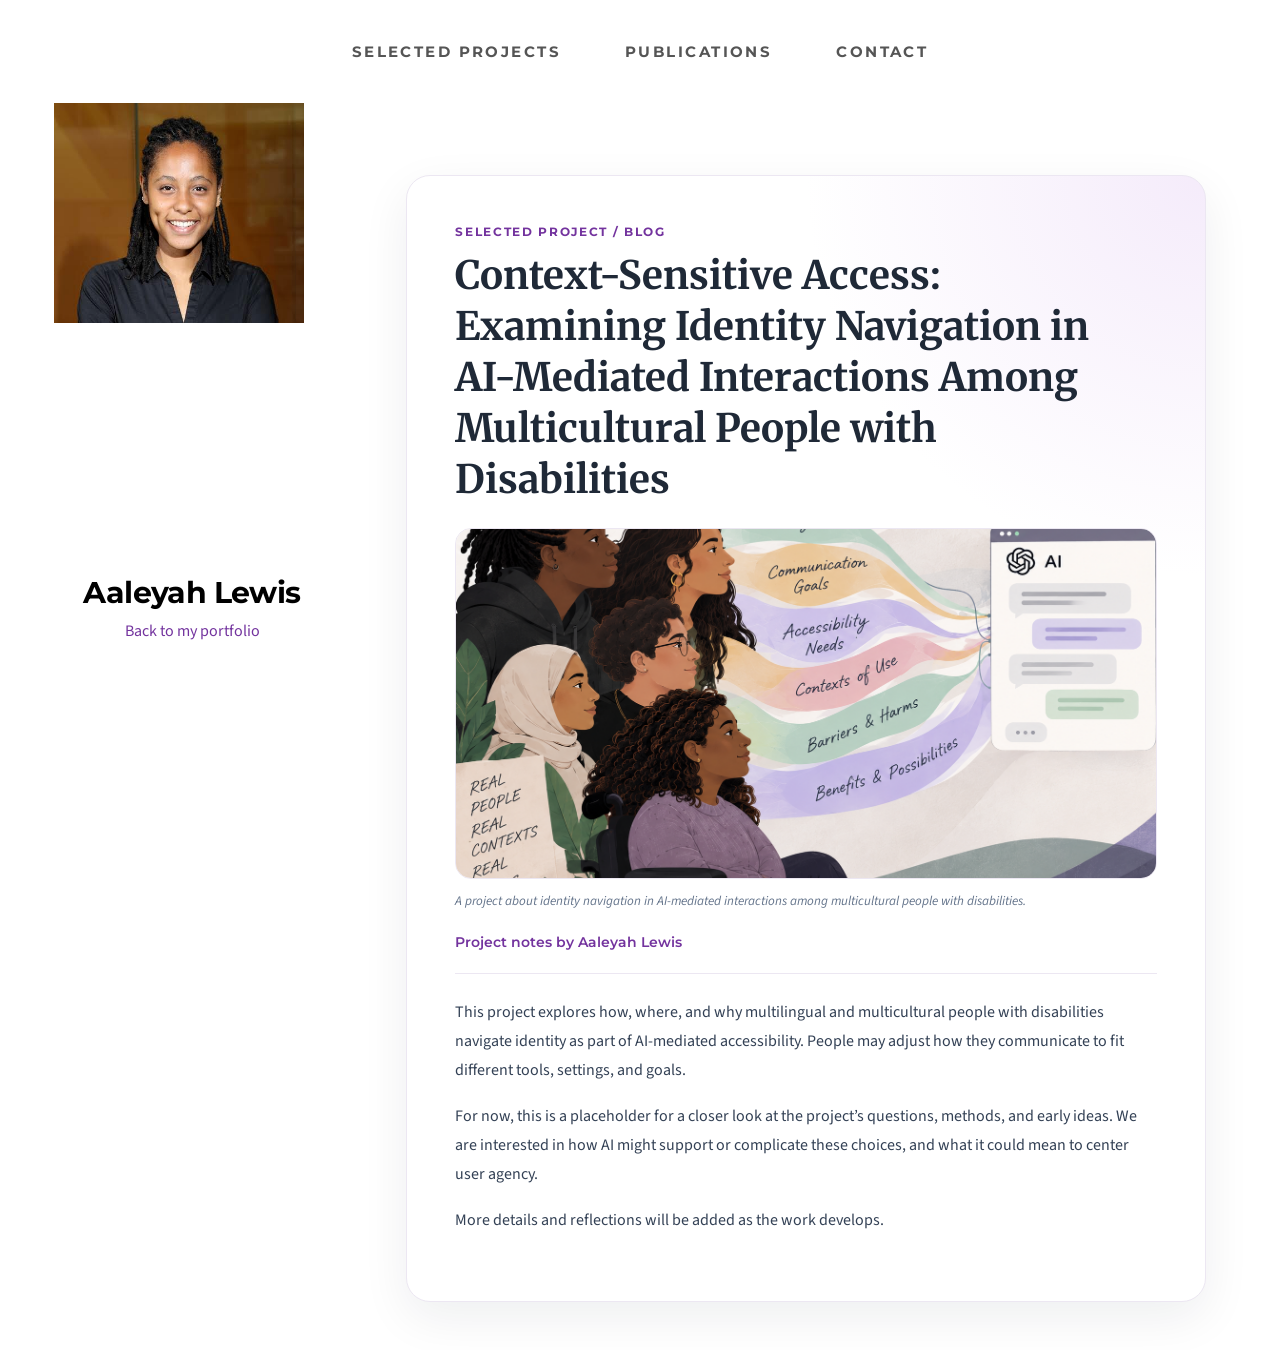
==== commit 0924a54b: "Remove blog post like control Co-authored-by: Copilot App <223556219+Copilot@users.noreply.github.co" ====
--- a/typology.html
+++ b/typology.html
@@ -46,29 +46,7 @@
 					<p>More details and reflections will be added as the work develops.</p>
 				</div>
 
-				<div class="typology-post__reaction">
-					<button class="typology-like" type="button" aria-pressed="false" aria-label="Like this post">
-						<span class="fas fa-thumbs-up" aria-hidden="true"></span>
-						<span class="typology-like__label">Like</span>
-						<span class="typology-like__count" aria-hidden="true">0</span>
-					</button>
-					<p class="typology-post__note" aria-live="polite">Preview only: likes are not saved or shared.</p>
-				</div>
 			</article>
 		</main>
-
-		<script>
-			const likeButton = document.querySelector('.typology-like');
-			const likeCount = likeButton.querySelector('.typology-like__count');
-			let liked = false;
-
-			likeButton.addEventListener('click', () => {
-				liked = !liked;
-				likeButton.setAttribute('aria-pressed', String(liked));
-				likeButton.querySelector('.typology-like__label').textContent = liked ? 'Liked' : 'Like';
-				likeCount.textContent = liked ? '1' : '0';
-				likeButton.setAttribute('aria-label', liked ? 'Unlike this post' : 'Like this post');
-			});
-		</script>
 	</body>
 </html>
--- a/assets/css/typology.css
+++ b/assets/css/typology.css
@@ -188,66 +188,6 @@
   margin: 0 0 1.1rem;
 }
 
-.typology-post__reaction {
-  align-items: center;
-  border-top: 1px solid #ece7f2;
-  display: flex;
-  flex-wrap: wrap;
-  gap: 0.8rem 1rem;
-  margin-top: 1.5rem;
-  padding-top: 1.25rem;
-}
-
-.typology-like {
-  align-items: center;
-  background: #f6effa;
-  border: 1px solid #d7b3ee;
-  border-radius: 999px;
-  color: #73339e;
-  cursor: pointer;
-  display: inline-flex;
-  font: 700 0.85rem/1 "Montserrat", "Source Sans Pro", Helvetica, sans-serif;
-  gap: 0.55rem;
-  min-height: 2.8rem;
-  padding: 0.75rem 1rem;
-  transition: background-color 0.2s ease, color 0.2s ease, transform 0.2s ease;
-}
-
-.typology-like:hover,
-.typology-like:focus-visible,
-.typology-like[aria-pressed="true"] {
-  background: #73339e;
-  color: #ffffff;
-}
-
-.typology-like:hover {
-  transform: translateY(-1px);
-}
-
-.typology-like:focus-visible {
-  outline: 3px solid rgba(115, 51, 158, 0.35);
-  outline-offset: 3px;
-}
-
-.typology-like__count {
-  background: rgba(115, 51, 158, 0.12);
-  border-radius: 999px;
-  min-width: 1.4rem;
-  padding: 0.15rem 0.3rem;
-  text-align: center;
-}
-
-.typology-like[aria-pressed="true"] .typology-like__count {
-  background: rgba(255, 255, 255, 0.2);
-}
-
-.typology-post__note {
-  color: #64748b;
-  font-size: 0.78rem;
-  line-height: 1.4;
-  margin: 0;
-}
-
 @media screen and (max-width: 736px) {
   .typology-page #main {
     padding-top: 2.25rem;
@@ -263,9 +203,3 @@
     max-height: 18rem;
   }
 }
-
-@media (prefers-reduced-motion: reduce) {
-  .typology-like {
-    transition: none;
-  }
-}
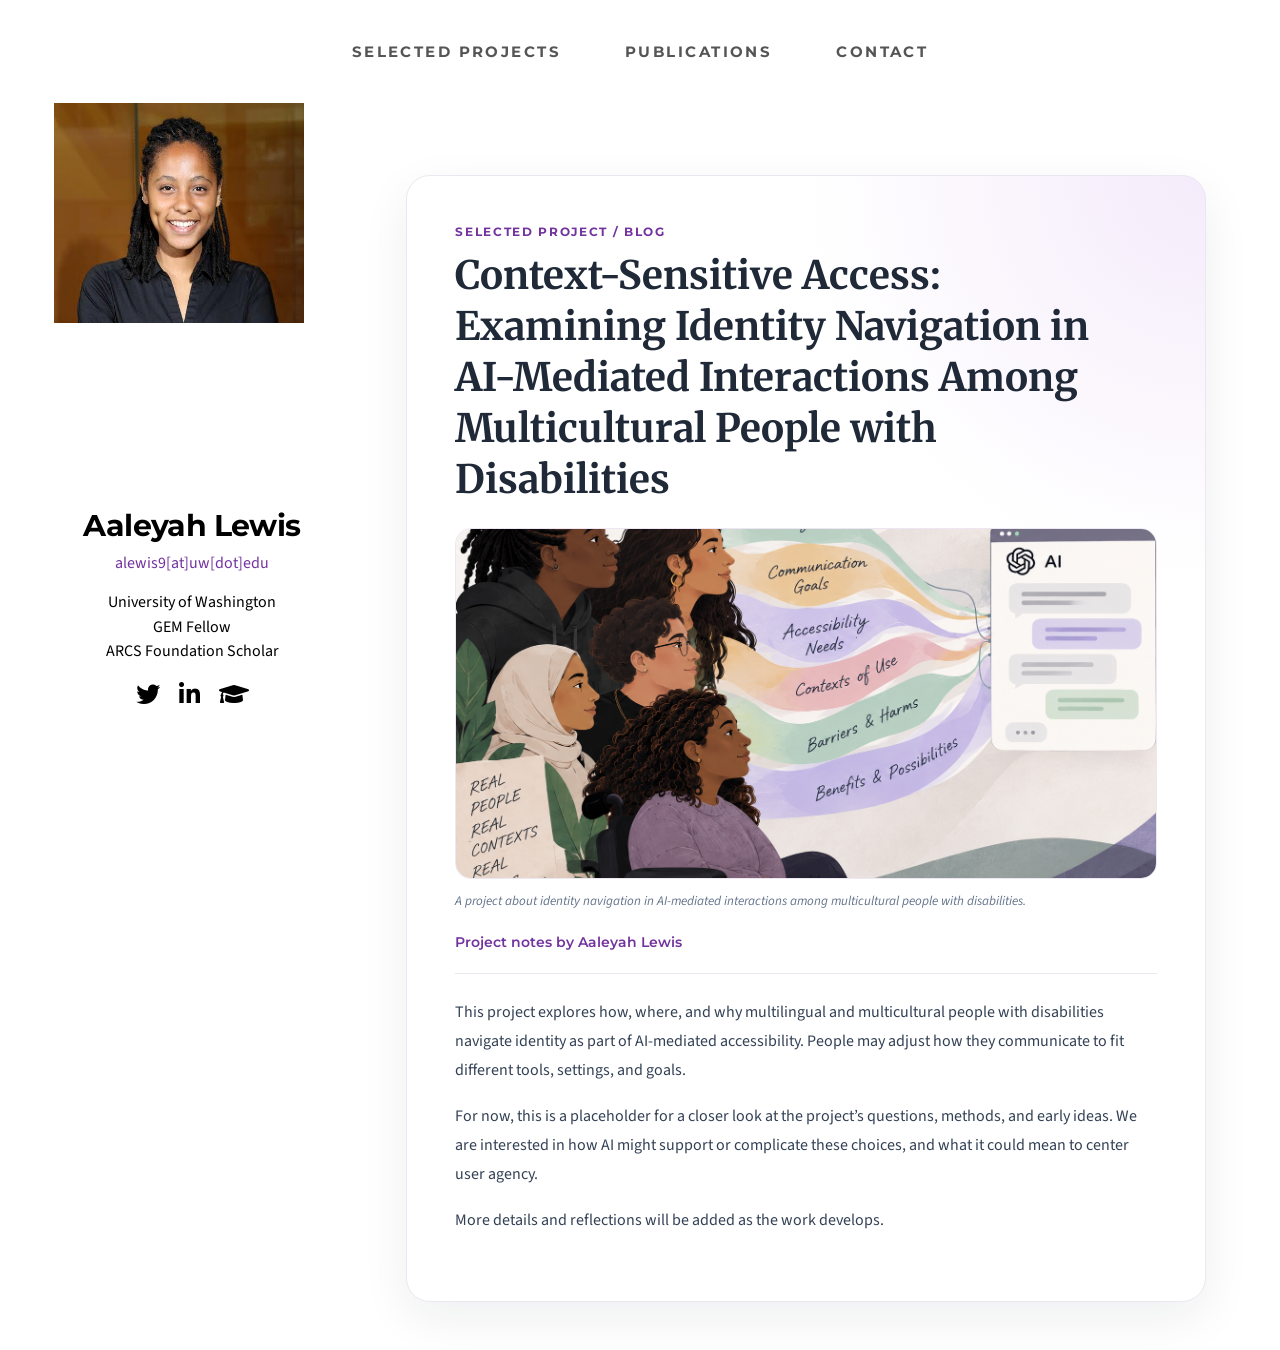
==== commit ad428734: "Restore profile sidebar on blog post Co-authored-by: Copilot App <223556219+Copilot@users.noreply.gi" ====
--- a/typology.html
+++ b/typology.html
@@ -6,7 +6,7 @@
 		<meta charset="utf-8" />
 		<meta name="viewport" content="width=device-width, initial-scale=1" />
 		<meta name="description" content="A short preview of Aaleyah Lewis's Context-Sensitive Access project." />
-		<link rel="stylesheet" href="assets/css/main.css?v=15" />
+		<link rel="stylesheet" href="assets/css/main.css?v=21" />
 		<link rel="stylesheet" href="assets/css/typology.css" />
 	</head>
 	<body class="is-preload typology-page">
@@ -16,7 +16,17 @@
 			</div>
 			<div class="inner">
 				<h1 style="font-size:30px"><strong>Aaleyah Lewis</strong></h1>
-				<a href="index.html">Back to my portfolio</a>
+				<a href="mailto:alewis9@uw.edu">alewis9[at]uw[dot]edu</a>
+				<p class="typology-sidebar__affiliation">
+					University of Washington<br />
+					GEM Fellow<br />
+					ARCS Foundation Scholar
+				</p>
+				<ul class="icons typology-sidebar__icons" aria-label="Social profiles">
+					<li><a href="https://twitter.com/AaleyahLewis" class="icon brands fa-twitter" aria-label="Aaleyah Lewis on Twitter" title="Twitter"><span class="label">Twitter</span></a></li>
+					<li><a href="https://linkedin.com/in/aaleyah-lewis" class="icon brands fa-linkedin-in" aria-label="Aaleyah Lewis on LinkedIn" title="LinkedIn"><span class="label">LinkedIn</span></a></li>
+					<li><a href="https://scholar.google.com/citations?user=A2YdCkEAAAAJ&amp;hl=en" class="icon solid fa-graduation-cap" aria-label="Aaleyah Lewis on Google Scholar" title="Google Scholar"><span class="label">Google Scholar</span></a></li>
+				</ul>
 			</div>
 		</header>
 
--- a/assets/css/typology.css
+++ b/assets/css/typology.css
@@ -123,6 +123,33 @@
 .typology-page #headerNav {
   position: relative;
   z-index: 1;
+}
+
+.typology-page #header .inner {
+  color: #000000;
+}
+
+.typology-page #header .inner h1 {
+  color: #000000;
+}
+
+.typology-sidebar__affiliation {
+  line-height: 1.55;
+  margin: 0.8rem 0 0;
+}
+
+.typology-sidebar__icons {
+  margin: 1rem 0 0;
+  text-align: center;
+}
+
+.typology-sidebar__icons a {
+  color: #000000;
+}
+
+.typology-sidebar__icons a:focus-visible {
+  outline: 3px solid rgba(115, 51, 158, 0.55);
+  outline-offset: 4px;
 }
 
 .typology-page #main {
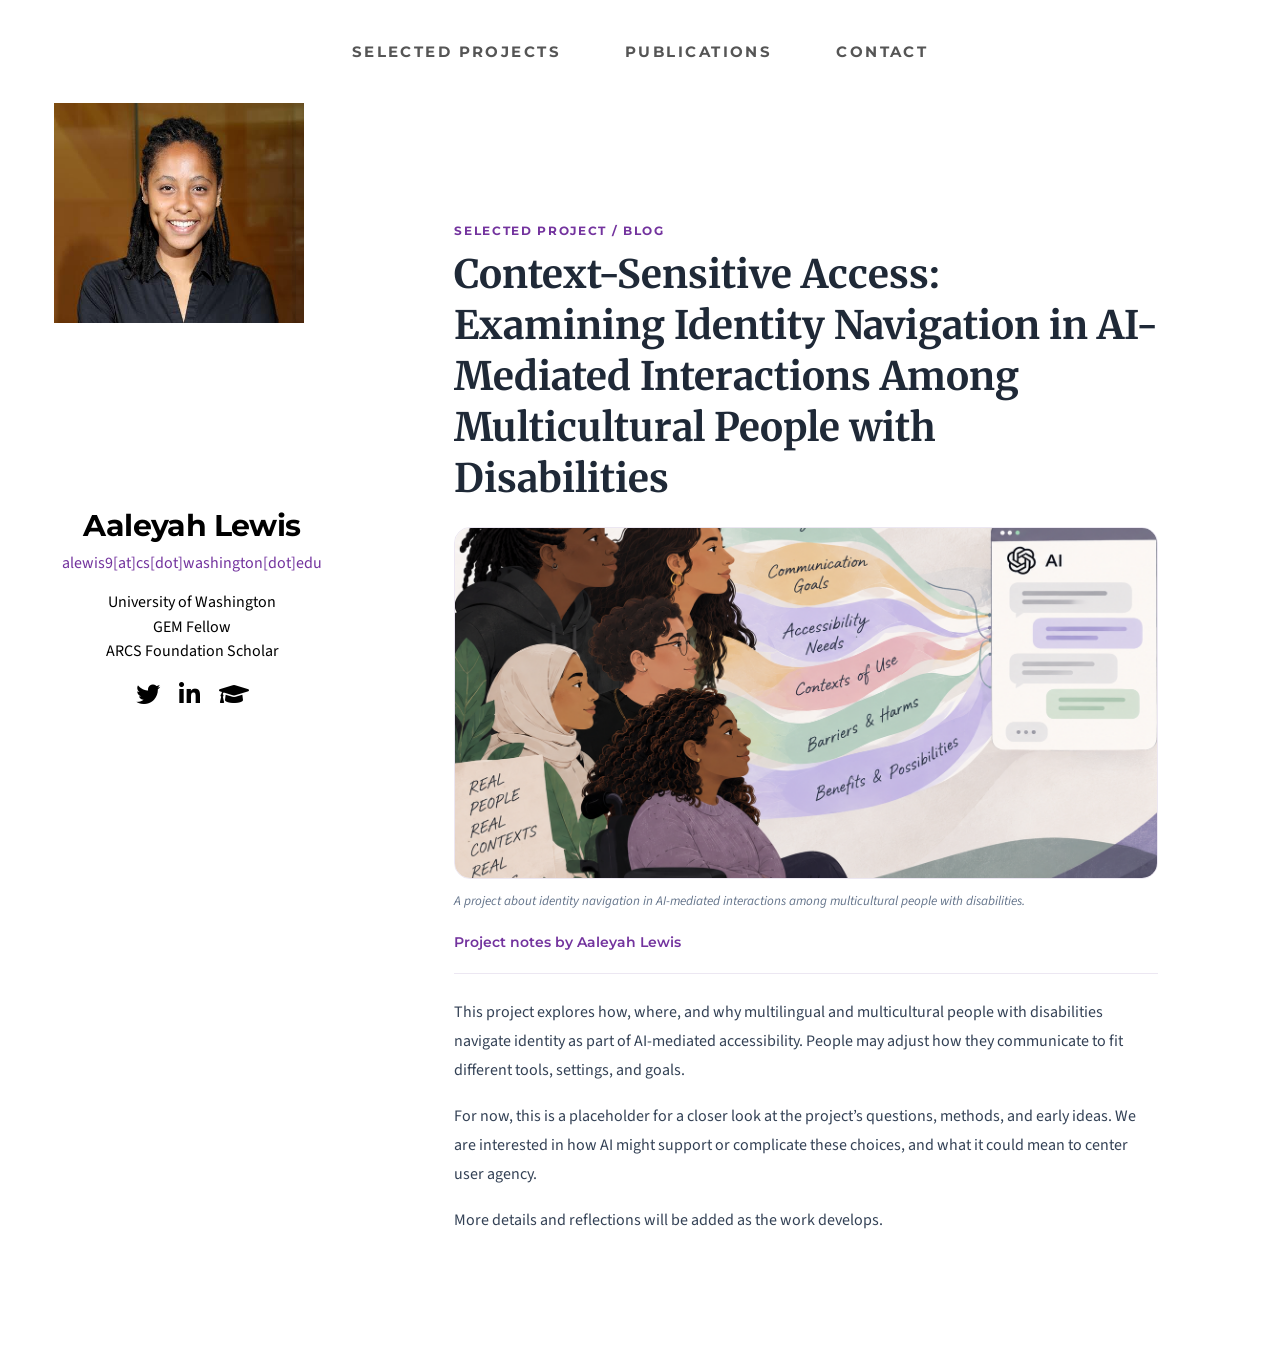
==== commit d1ce8038: "updated email on blog post page" ====
--- a/typology.html
+++ b/typology.html
@@ -16,7 +16,7 @@
 			</div>
 			<div class="inner">
 				<h1 style="font-size:30px"><strong>Aaleyah Lewis</strong></h1>
-				<a href="mailto:alewis9@uw.edu">alewis9[at]uw[dot]edu</a>
+				<a href="mailto:alewis9@uw.edu">alewis9[at]cs[dot]washington[dot]edu</a>
 				<p class="typology-sidebar__affiliation">
 					University of Washington<br />
 					GEM Fellow<br />
--- a/assets/css/typology.css
+++ b/assets/css/typology.css
@@ -145,6 +145,12 @@
 
 .typology-sidebar__icons a {
   color: #000000;
+  transition: color 0.18s ease;
+}
+
+.typology-sidebar__icons a:hover,
+.typology-sidebar__icons a:focus-visible {
+  color: #73339e;
 }
 
 .typology-sidebar__icons a:focus-visible {
@@ -152,17 +158,21 @@
   outline-offset: 4px;
 }
 
+@media (prefers-reduced-motion: reduce) {
+  .typology-sidebar__icons a {
+    transition: none;
+  }
+}
+
 .typology-page #main {
   padding-top: 4.5rem;
 }
 
 .typology-post {
-  background:
-    radial-gradient(circle at top right, rgba(215, 179, 238, 0.26), transparent 25rem),
-    #ffffff;
-  border: 1px solid #ece7f2;
-  border-radius: 24px;
-  box-shadow: 0 16px 48px rgba(15, 23, 42, 0.07);
+  background: transparent;
+  border: 0;
+  border-radius: 0;
+  box-shadow: none;
   margin: 0 auto;
   max-width: 52rem;
   padding: clamp(1.25rem, 4vw, 3rem);
